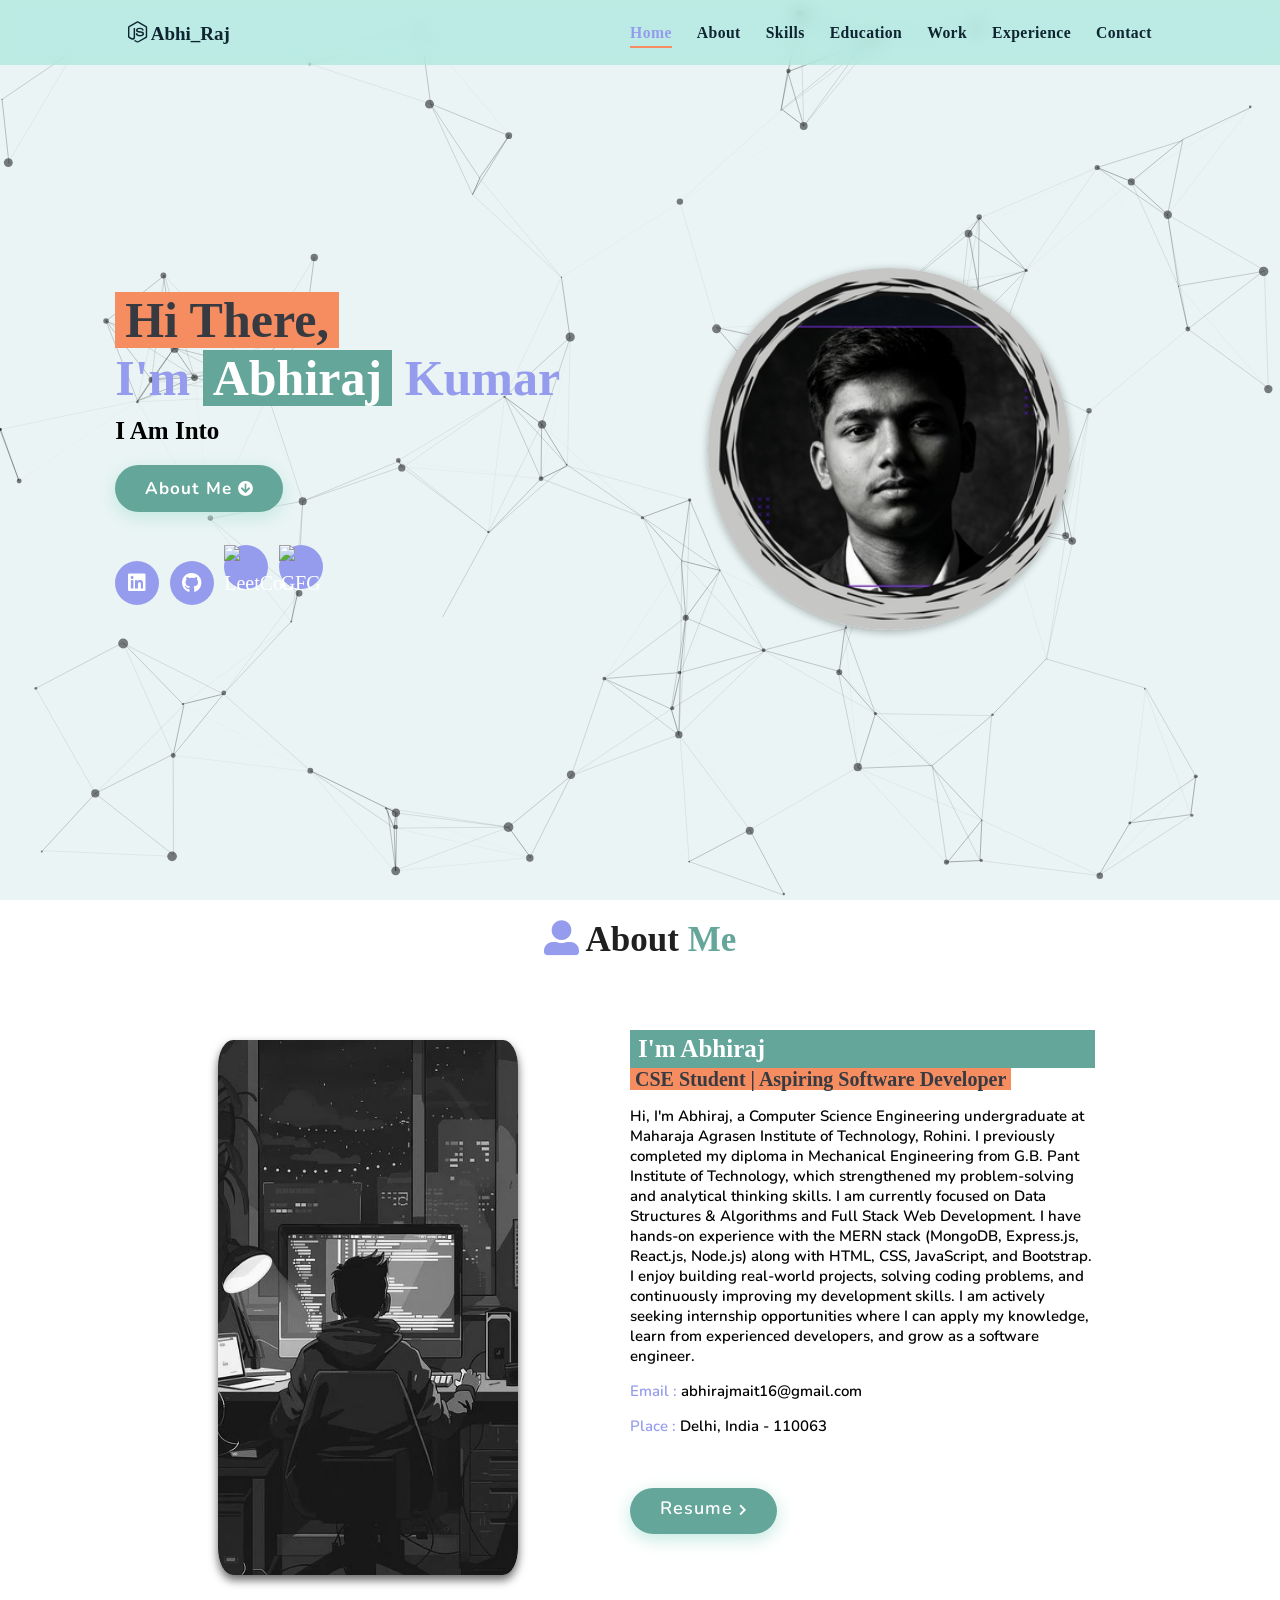
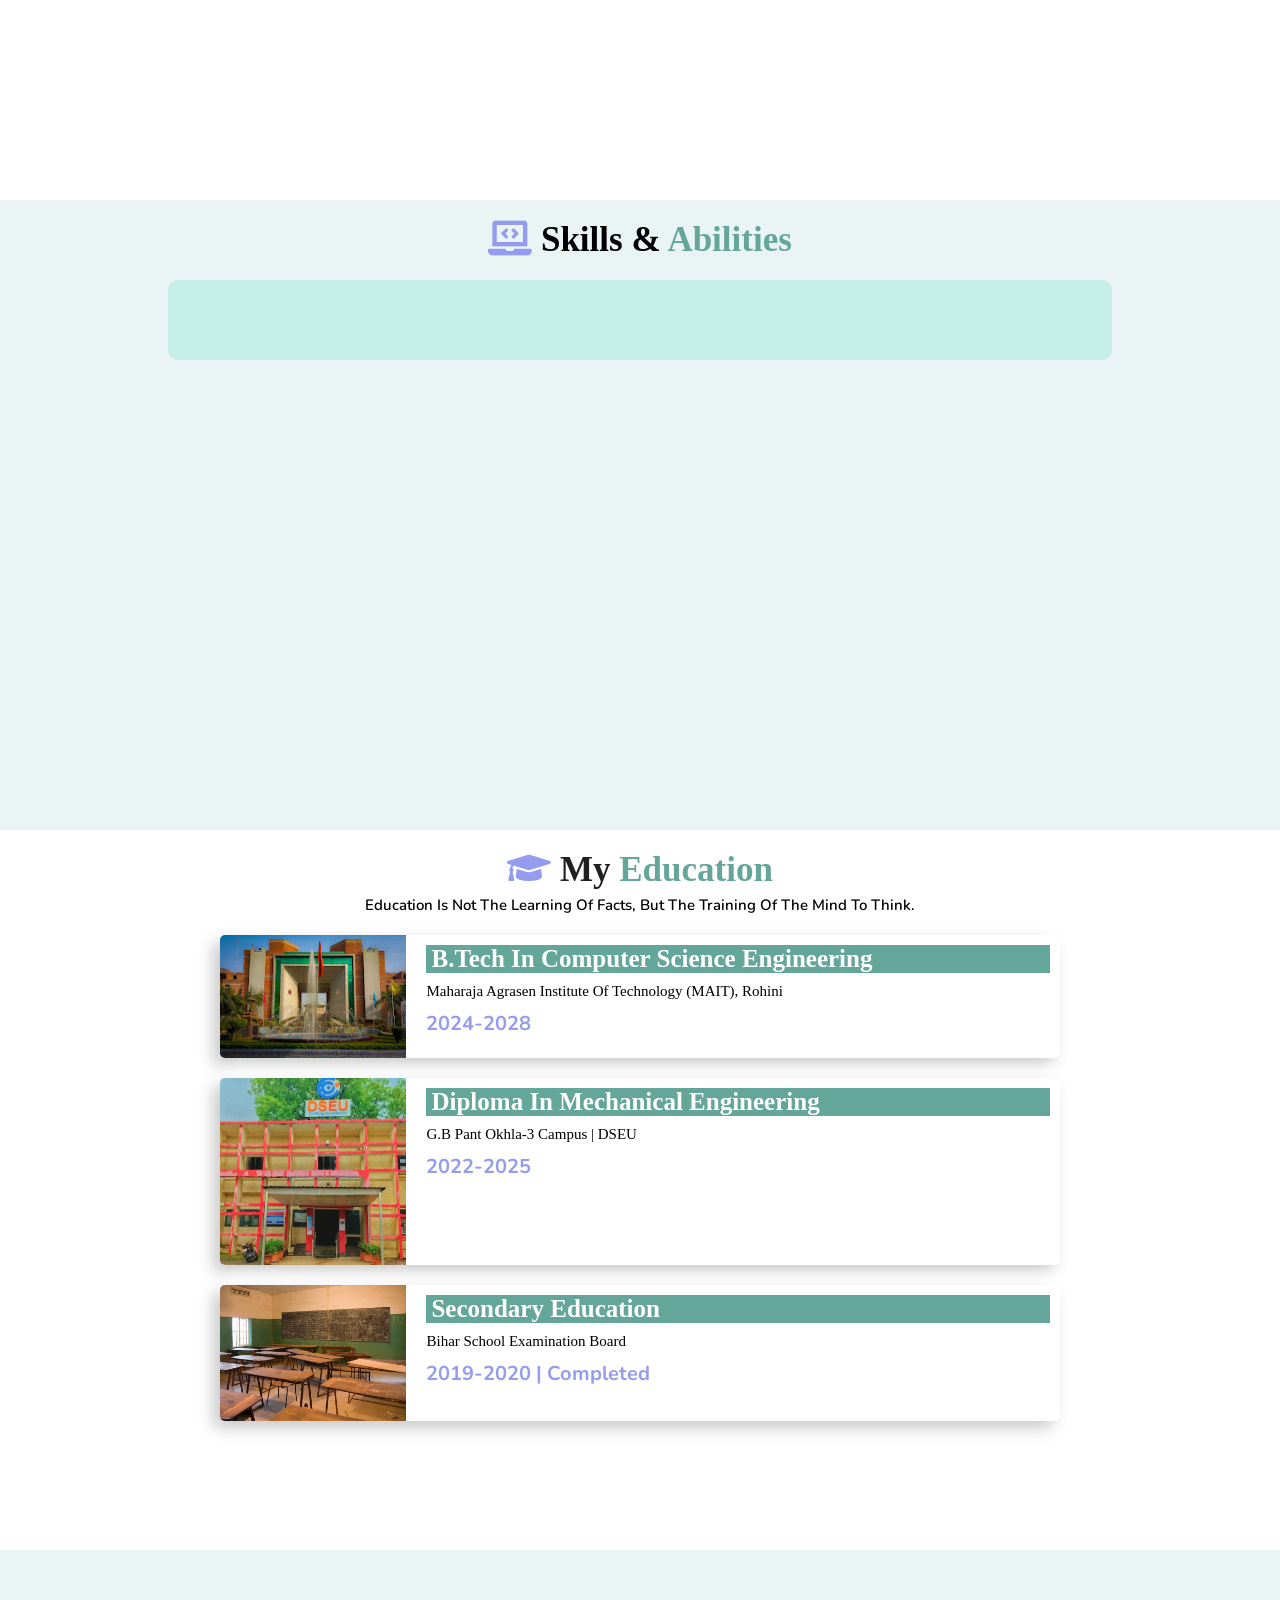
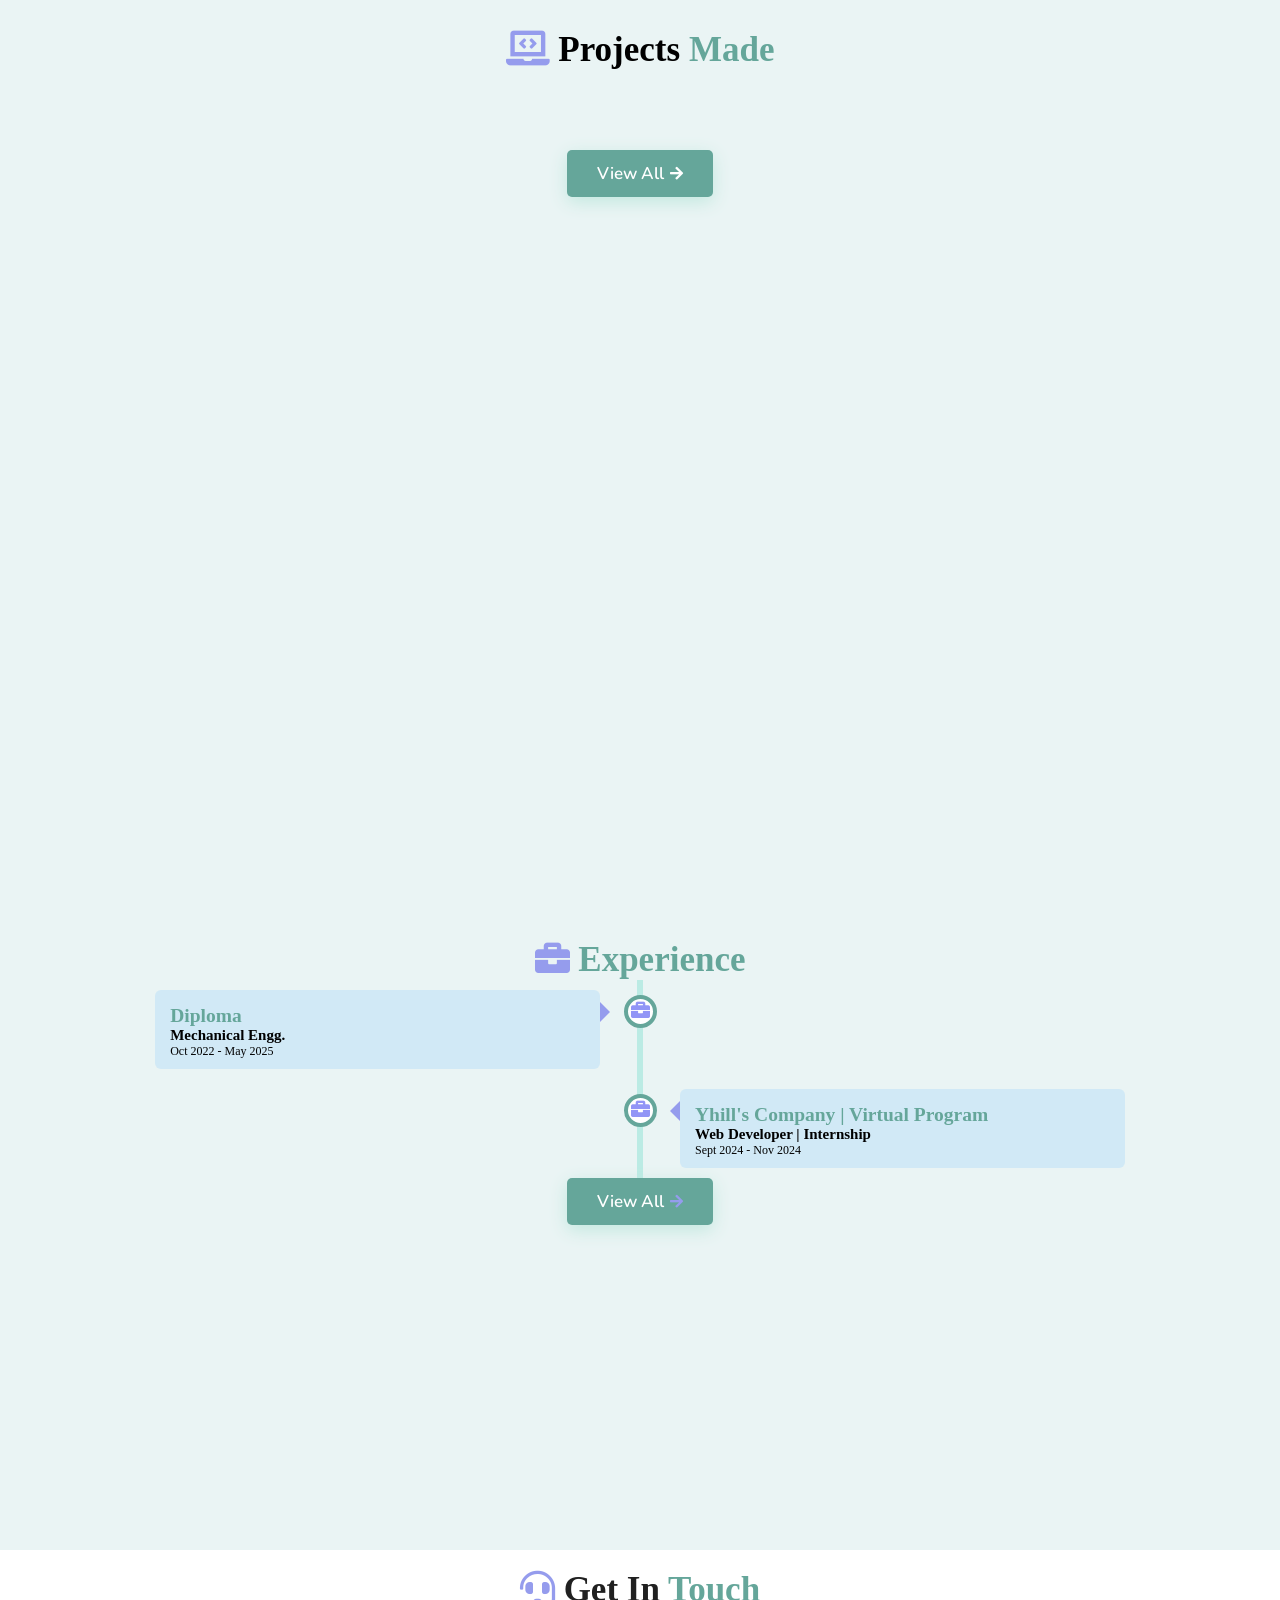
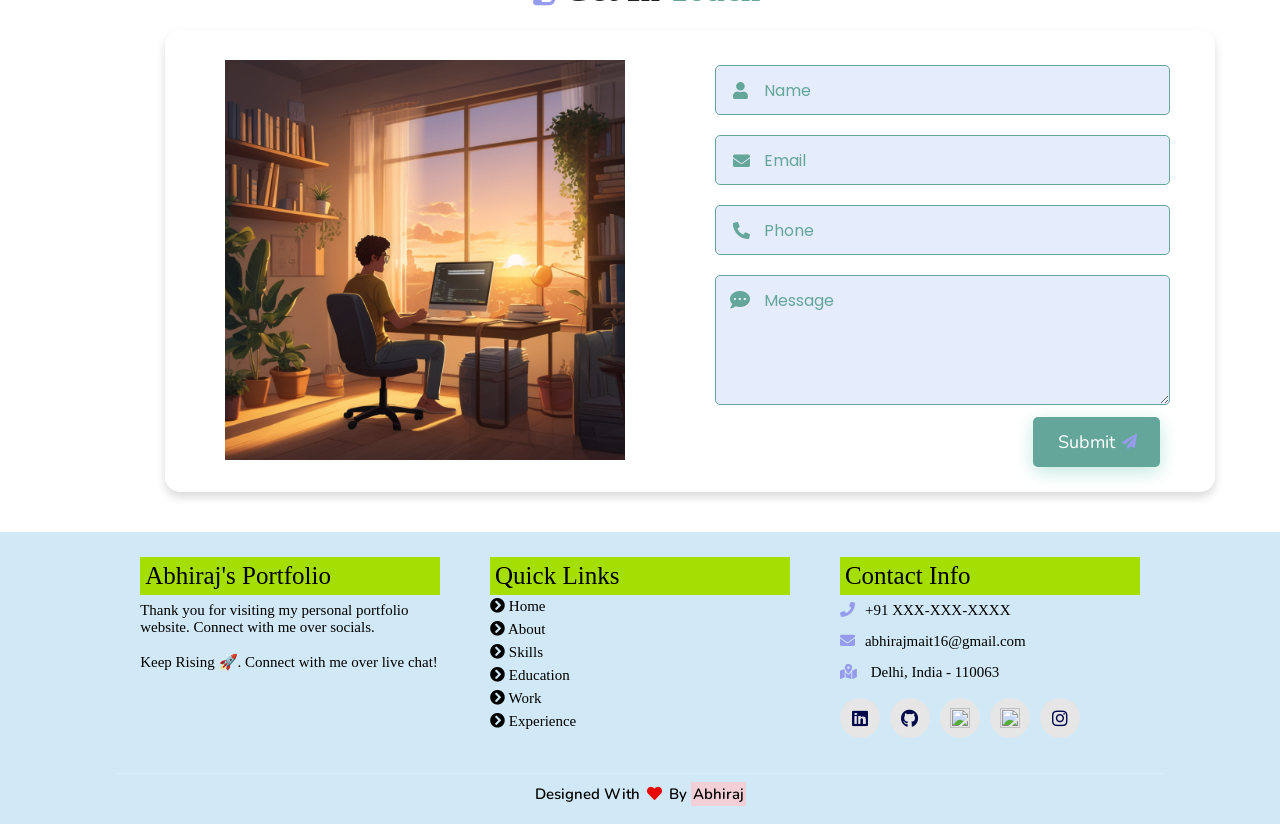
==== index.html @ 57a95e89 "first commit" ====
<!DOCTYPE html>
<html lang="en">

<head>
  <meta charset="UTF-8">
  <meta http-equiv="X-UA-Compatible" content="IE=edge">
  <meta name="viewport" content="width=device-width, initial-scale=1.0">
  <meta name="keywords"
    content="abhi raj, portfolio, abhiraj, full stack dev, personal portfolio lifecodes, portfolio design, portfolio website, personal portfolio" />
  <meta name="description" content="Welcome to abhiraj's Portfolio. Frontend Web Developer and Mechanical Engineer" />
  <!-- Custom CSS -->
  <link rel="stylesheet" href="./assets/css/style.css">
  <!-- Font Awesome -->
  <link rel="stylesheet" href="https://cdnjs.cloudflare.com/ajax/libs/font-awesome/5.15.3/css/all.min.css"
    integrity="sha512-iBBXm8fW90+nuLcSKlbmrPcLa0OT92xO1BIsZ+ywDWZCvqsWgccV3gFoRBv0z+8dLJgyAHIhR35VZc2oM/gI1w=="
    crossorigin="anonymous" referrerpolicy="no-referrer" />
  <!-- Favicon -->
  <link id='favicon' rel="shortcut icon" href="./assets/images/upper-modified.png" type="image/x-png">
  <!-- <link id='favicon' rel="shortcut icon" href="./assets/images/profile_img.png" type="image/x-png"> -->
  <title>Portfolio | Abhiraj Kumar</title>
</head>

<body oncontextmenu="return true">

  <!-- pre loader -->
  <!-- <div class="loader-container">
  <img draggable="false" src="./assets/images/preloader.gif" alt="">
</div> -->

  <!-- navbar starts -->
  <header>
    <a href="/" class="logo"><i class="fab fa-node-js"></i> Abhi_Raj </a>

    <div id="menu" class="fas fa-bars"></div>
    <nav class="navbar">
      <ul>
        <li><a class="active" href="#home">Home</a></li>
        <li><a href="#about">About</a></li>
        <li><a href="#skills">Skills</a></li>
        <li><a href="#education">Education</a></li>
        <li><a href="#work">Work</a></li>
        <li><a href="#experience">Experience</a></li>
        <li><a href="#contact">Contact</a></li>
      </ul>
    </nav>
  </header>
  <!-- navbar ends -->


  <!-- hero section starts -->
  <section class="home" id="home">
    <div id="particles-js"></div>

    <div class="content">
      <h2><span class="fir">Hi There,</span><br /> I'm <span>Abhiraj</span> Kumar</h2>
      <p>i am into <span class="typing-text"></span></p>
      <a href="#about" class="btn"><span>About Me</span>
        <i class="fas fa-arrow-circle-down"></i>
      </a>
      <div class="socials">
        <ul class="social-icons">
          <li><a class="linkedin" aria-label="LinkedIn" href="https://www.linkedin.com/in/abhirajkr16/"
              target="_blank"><i class="fab fa-linkedin"></i></a></li>
          <li><a class="github" aria-label="GitHub" href="https://github.com/abhirajkr16?tab=repositories"
              target="_blank"><i class="fab fa-github"></i></a></li>
          <li>
            <a class="leetcode" aria-label="LeetCode" href="https://leetcode.com/u/abhirajkr16/" target="_blank">
              <img src="https://upload.wikimedia.org/wikipedia/commons/1/19/LeetCode_logo_black.png" alt="LeetCode"
                width="20">
            </a>
          </li>

          <li>
            <a class="gfg" aria-label="GeeksforGeeks"
              href="https://www.geeksforgeeks.org/profile/abhirajeawp?tab=activity" target="_blank">
              <img src="https://upload.wikimedia.org/wikipedia/commons/4/43/GeeksforGeeks.svg" alt="GFG" width="20">
            </a>
          </li>
        </ul>
      </div>
    </div>
    <div class="image">
      <img draggable="true" class="tilt" src="./assets/images/profile_protfolio.png" alt="">
    </div>
  </section>
  <!-- hero section ends -->


  <!-- about section starts -->
  <section class="about" id="about">
    <h2 class="heading"><i class="fas fa-user-alt"></i> About <span>Me</span></h2>

    <div class="row">

      <div class="image">
        <img draggable="false" class="tilt" src="./assets/images/about_picture.jpg" alt="">
      </div>
      <div class="content">
        <h3>I'm Abhiraj</h3>
        <span class="tag">CSE Student | Aspiring Software Developer</span>

        <p>
          Hi, I'm Abhiraj, a Computer Science Engineering undergraduate at Maharaja Agrasen Institute of Technology,
          Rohini.
          I previously completed my diploma in Mechanical Engineering from G.B. Pant Institute of Technology, which
          strengthened my problem-solving and analytical thinking skills.

          I am currently focused on Data Structures & Algorithms and Full Stack Web Development. I have hands-on
          experience with the MERN stack (MongoDB, Express.js, React.js, Node.js) along with HTML, CSS, JavaScript, and
          Bootstrap.

          I enjoy building real-world projects, solving coding problems, and continuously improving my development
          skills. I am actively seeking internship opportunities where I can apply my knowledge, learn from experienced
          developers, and grow as a software engineer.
        </p>
        <div class="box-container">
          <!-- <div class="box">
              <p><span> age: </span> 20</p>
              <p><span> phone : </span> +91 XXX-XXX-XXXX</p>
            </div> -->
          <div class="box">
            <p><span> email : </span> abhirajmait16@gmail.com</p>
            <p><span> place : </span> Delhi, India - 110063</p>
          </div>
        </div>

        <div class="resumebtn">
          <a href="https://drive.google.com/file/d/1-Vmj05bkhoYHecwg1g3lzDWtLRMukqde/view" target="_blank"
            class="btn"><span>Resume</span>
            <i class="fas fa-chevron-right"></i>
          </a>
        </div>

      </div>
    </div>
  </section>
  <!-- about section ends -->

  <!-- skills section starts -->
  <section class="skills" id="skills">

    <h2 class="heading"><i class="fas fa-laptop-code"></i> Skills & <span>Abilities</span></h2>

    <div class="container">
      <div class="row" id="skillsContainer">

        <!-- <div class="bar">
              <div class="info">
                <img src="https://img.icons8.com/color/48/000000/adobe-xd.png"/>
                <span>AdobeXD</span>
              </div>
            </div> -->

      </div>
    </div>
  </section>
  <!-- skills section ends -->


  <!-- education section starts -->
  <section class="education" id="education">

    <h1 class="heading"><i class="fas fa-graduation-cap"></i> My <span>Education</span></h1>

    <p class="qoute">Education is not the learning of facts, but the training of the mind to think.</p>

    <div class="box-container">
      <div class="box">
        <div class="image">
          <img draggable="false" src="./assets/images/educat/MAIT_IMG.jpg" alt="">
        </div>
        <div class="content">
          <h3>B.Tech in Computer Science Engineering</h3>
          <p>Maharaja Agrasen Institute of Technology (MAIT), Rohini</p>
          <h4>2024-2028</h4>
        </div>
      </div>
      <div class="box">
        <div class="image">
          <img draggable="false" src="./assets/images/educat/collagegb.jpg" alt="">
        </div>
        <div class="content">
          <h3>Diploma in Mechanical Engineering</h3>
          <p>G.B Pant Okhla-3 Campus | DSEU</p>
          <h4>2022-2025</h4>
        </div>
      </div>

      <div class="box">
        <div class="image">
          <img draggable="false" src="./assets/images/educat/goverment.jpeg" alt="">
        </div>
        <div class="content">
          <h3>Secondary Education</h3>
          <p>Bihar School Examination Board</p>
          <h4>2019-2020 | Completed</h4>
        </div>
      </div>

    </div>
  </section>
  <!-- education section ends -->


  <!-- work project section starts -->
  <section class="work" id="work">

    <h2 class="heading"><i class="fas fa-laptop-code"></i> Projects <span>Made</span></h2>

    <div class="box-container">

      <!-- <div class="box tilt">
      <img draggable="false" src="./assets/images/projects/portfolio1.PNG" alt="" />
      <div class="content">
        <div class="tag">
        <h3>Portfolio Website</h3>
        </div>
        <div class="desc">
          <p>Personal portfolio website. Don't need much info about it, just scroll down. You're here only!</p>
          <div class="btns">
            <a href="#" class="btn" target="_blank"><i class="fas fa-eye"></i> View</a>
            <a href="https://github.com/Abhiraj-kumar/Portfolio-Website" class="btn" target="_blank">Code <i class="fas fa-code"></i></a>
          </div>
        </div>
      </div>
    </div> -->

    </div>

    <div class="viewall">
      <a href="/projects" class="btn"><span>View All</span>
        <i class="fas fa-arrow-right"></i>
      </a>
    </div>

  </section>
  <!-- work project section ends -->

  <!-- experience section starts -->
  <section class="experience" id="experience">

    <h2 class="heading"><i class="fas fa-briefcase"></i> Experience </h2>

    <div class="timeline">

      <div class="container left">
        <div class="content">
          <div class="tag">
            <h2>Diploma</h2>
          </div>
          <div class="desc">
            <h3>Mechanical Engg.</h3>
            <p>Oct 2022 - May 2025</p>
          </div>
        </div>
      </div>

      <div class="container right">
        <div class="content">
          <div class="tag">
            <h2>Yhill's Company | Virtual Program</h2>
          </div>
          <div class="desc">
            <h3>Web Developer | Internship</h3>
            <p>Sept 2024 - Nov 2024</p>
          </div>
        </div>
      </div>

      <!-- <div class="container left">
        <div class="content">
          <div class="tag">
            <h2>Yhill's Company | Virtual Program</h2>
          </div>
          <div class="desc">
            <h3>Campus Ambassador</h3>
            <p>Aug 2024 - Sept 2024</p>
          </div>
        </div>
      </div> -->


      <!-- <div class="container right">
        <div class="content">
          <div class="tag">
            <h2>Content Creator</h2>
          </div>
          <div class="desc">
            <h3>techoverflows</h3>
            <p>June 24- present</p>
          </div>
        </div>
      </div>

      <div class="container left">
        <div class="content">
          <div class="tag">
            <h2>Working</h2>
          </div>
          <div class="desc">
            <h3>Software Engineer</h3>
            <p>Nov 2023 - present</p>
          </div>
        </div>
      </div>

      <div class="container right">
        <div class="content">
          <div class="tag">
            <h2>Coaching</h2>
          </div>
          <div class="desc">
            <h3>Sky Coding Institute</h3>
            <p>June 24 - present</p>
          </div>
        </div>
      </div> -->

      <div class="morebtn">
        <a href="/experience" class="btn"><span>View All</span>
          <i class="fas fa-arrow-right"></i>
        </a>
      </div>

    </div>

  </section>
  <!-- experience section ends -->

  <!-- contact section starts -->
  <section class="contact" id="contact">

    <h2 class="heading"><i class="fas fa-headset"></i> Get in <span>Touch</span></h2>

    <div class="container">
      <div class="content">
        <div class="image-box">
          <img draggable="true" src="./assets/images/landing.jpg" alt="">
        </div>
        <form id="contact-form">

          <div class="form-group">
            <div class="field">
              <input type="text" name="name" placeholder="Name" required>
              <i class='fas fa-user'></i>
            </div>
            <div class="field">
              <input type="text" name="email" placeholder="Email" required>
              <i class='fas fa-envelope'></i>
            </div>
            <div class="field">
              <input type="text" name="phone" placeholder="Phone">
              <i class='fas fa-phone-alt'></i>
            </div>
            <div class="message">
              <textarea placeholder="Message" name="message" required></textarea>
              <i class="fas fa-comment-dots"></i>
            </div>
          </div>
          <div class="button-area">
            <button type="submit">
              Submit <i class="fa fa-paper-plane"></i></button>
          </div>
        </form>
      </div>
    </div>
  </section>
  <!-- contact section ends -->


  <!-- footer section starts -->
  <section class="footer">

    <div class="box-container">

      <div class="box">
        <h3>Abhiraj's Portfolio</h3>
        <p>Thank you for visiting my personal portfolio website. Connect with me over socials. <br /> <br /> Keep Rising
          🚀. Connect with me over live chat!</p>
      </div>

      <div class="box">
        <h3>quick links</h3>
        <a href="#home"><i class="fas fa-chevron-circle-right"></i> home</a>
        <a href="#about"><i class="fas fa-chevron-circle-right"></i> about</a>
        <a href="#skills"><i class="fas fa-chevron-circle-right"></i> skills</a>
        <a href="#education"><i class="fas fa-chevron-circle-right"></i> education</a>
        <a href="#work"><i class="fas fa-chevron-circle-right"></i> work</a>
        <a href="#experience"><i class="fas fa-chevron-circle-right"></i> experience</a>
      </div>

      <div class="box">
        <h3>contact info</h3>
        <p> <i class="fas fa-phone"></i>+91 XXX-XXX-XXXX</p>
        <p> <i class="fas fa-envelope"></i>abhirajmait16@gmail.com</p>
        <p> <i class="fas fa-map-marked-alt"></i> Delhi, India - 110063</p>
        <div class="share">

          <!-- <a href="https://www.linkedin.com/in/abhirajkr16/" class="fab fa-linkedin" aria-label="LinkedIn"
            target="_blank"></a> -->
          <!-- <a href="https://github.com/decode16" class="fab fa-github" aria-label="GitHub" target="_blank"></a> -->
          <!-- <a href="https://github.com/abhirajkr16?tab=repositories" class="fab fa-github" aria-label="GitHub"
            target="_blank"></a>
          <a href="https://leetcode.com/u/abhirajkr16/" target="_blank" aria-label="LeetCode">
            <img src="https://upload.wikimedia.org/wikipedia/commons/1/19/LeetCode_logo_black.png" alt="LeetCode"
              class="social-icon">
          </a>

          <a href="https://www.geeksforgeeks.org/profile/abhirajeawp?tab=activity" target="_blank"
            aria-label="GeeksforGeeks">
            <img src="https://upload.wikimedia.org/wikipedia/commons/4/43/GeeksforGeeks.svg" alt="GFG"
              class="social-icon">
          </a>

          <a href="https://www.instagram.com/pro_codeworks/" class="fab fa-instagram" aria-label="Instagram"
            target="_blank"></a> -->
          <!-- <a href="https://app.netlify.com/teams/decode16-igh7k6e/sites" class="fas fa-square" aria-label="square"
            target="_blank"></a> -->
          <!-- <a href="https://x.com/home?lang=en-in" class="fab fa-twitter" aria-label="Twitter" target="_blank"></a> -->






          <!-- new code -->

          <a href="https://www.linkedin.com/in/abhirajkr16/" target="_blank">
            <i class="fab fa-linkedin"></i>
          </a>

          <a href="https://github.com/abhirajkr16?tab=repositories" target="_blank">
            <i class="fab fa-github"></i>
          </a>

          <a href="https://leetcode.com/u/abhirajkr16/" target="_blank">
            <img src="https://upload.wikimedia.org/wikipedia/commons/1/19/LeetCode_logo_black.png">
          </a>

          <a href="https://www.geeksforgeeks.org/profile/abhirajeawp?tab=activity" target="_blank">
            <img src="https://upload.wikimedia.org/wikipedia/commons/4/43/GeeksforGeeks.svg">
          </a>

          <a href="https://www.instagram.com/pro_codeworks/" target="_blank">
            <i class="fab fa-instagram"></i>
          </a>
        </div>


      </div>
    </div>

    <h1 class="credit">Designed with <i class="fa fa-heart pulse"></i> by <a href="https://github.com/decode16">
        Abhiraj</a></h1>

  </section>
  <!-- footer section ends -->


  <!-- scroll top btn -->
  <a href="#home" aria-label="ScrollTop" class="fas fa-angle-up" id="scroll-top"></a>
  <!-- scroll back to top -->


  <!-- ==== ALL MAJOR JAVASCRIPT CDNS STARTS ==== -->
  <!-- jquery cdn -->
  <script src="https://cdnjs.cloudflare.com/ajax/libs/jquery/3.6.0/jquery.min.js"
    integrity="sha512-894YE6QWD5I59HgZOGReFYm4dnWc1Qt5NtvYSaNcOP+u1T9qYdvdihz0PPSiiqn/+/3e7Jo4EaG7TubfWGUrMQ=="
    crossorigin="anonymous" referrerpolicy="no-referrer"></script>

  <!-- typed.js cdn -->
  <script src="https://cdnjs.cloudflare.com/ajax/libs/typed.js/2.0.5/typed.min.js"
    integrity="sha512-1KbKusm/hAtkX5FScVR5G36wodIMnVd/aP04af06iyQTkD17szAMGNmxfNH+tEuFp3Og/P5G32L1qEC47CZbUQ=="
    crossorigin="anonymous" referrerpolicy="no-referrer"></script>

  <!-- particle.js links -->
  <script src="./assets/js/particles.min.js"></script>
  <script src="./assets/js/app.js"></script>

  <!-- vanilla tilt.js links -->
  <script src="https://cdnjs.cloudflare.com/ajax/libs/vanilla-tilt/1.7.0/vanilla-tilt.min.js"
    integrity="sha512-SttpKhJqONuBVxbRcuH0wezjuX+BoFoli0yPsnrAADcHsQMW8rkR84ItFHGIkPvhnlRnE2FaifDOUw+EltbuHg=="
    crossorigin="anonymous" referrerpolicy="no-referrer"></script>

  <!-- scroll reveal anim -->
  <script src="https://unpkg.com/scrollreveal"></script>

  <script type="text/javascript" src="https://cdn.jsdelivr.net/npm/emailjs-com@3/dist/email.min.js"></script>

  <!-- ==== ALL MAJOR JAVASCRIPT CDNS ENDS ==== -->

  <script src="./assets/js/script.js"></script>

</body>

</html>
---- assets/css/style.css ----
@import url("https://fonts.googleapis.com/css2?family=Poppins:wght@400;600;700&display=swap");
@import url("https://fonts.googleapis.com/css2?family=Nunito:ital,wght@0,300;0,400;0,600;0,700;1,300;1,400&display=swap");
/* this is my fonts below*/
@import url('https://fonts.googleapis.com/css2?family=Playfair+Display:ital,wght@0,400..900;1,400..900&display=swap');
@import url('https://fonts.googleapis.com/css2?family=Inter:ital,opsz,wght@0,14..32,100..900;1,14..32,100..900&display=swap');

* {
  /* font-family: "Inter", sans-serif; */
  margin: 0;
  padding: 0;
  box-sizing: border-box;
  text-decoration: none;
  outline: none;
  border: none;
  text-transform: capitalize;
  transition: all 0.2s linear;
}

html {
  font-size: 62.5%;
  overflow-x: hidden;
  scroll-behavior: smooth;
}

body {
  /* background: #f7f7f7; */
  /* font-family: "Poppins", sans-serif; */
  /* font-family: "Playfair Display", serif; */
  background: #eaf4f4;
  font-family: "Times New Roman";
}

*::selection {
  /* background: #65A69A; */
  backdrop-filter: blur(9px) saturate(168%);
  -webkit-backdrop-filter: blur(9px) saturate(168%);
  background-color: #f58d60;
  color: #373a40;
}

html {
  font-size: 62.5%;
  overflow-x: hidden;
}

html::-webkit-scrollbar {
  width: 0.8rem;
}

html::-webkit-scrollbar-track {
  background: #99e2d68f;
}

html::-webkit-scrollbar-thumb {
  background: #65A69A;
}

/* pre loader start */
.loader-container {
  position: fixed;
  top: 0;
  left: 0;
  z-index: 10000;
  background: #e6eff1;
  display: flex;
  align-items: center;
  justify-content: center;
  height: 100%;
  width: 100%;
}

.loader-container.fade-out {
  top: -120%;
}

/* pre loader end */

/* navbar starts */
header {
  position: fixed;
  top: 0;
  left: 0;
  right: 0;
  z-index: 1000;
  display: flex;
  align-items: center;
  justify-content: space-between;
  padding: 1.7rem 10%;
  height: 6.5rem;
  /* background-color: #fff;
  box-shadow: 0 1px 4px rgba(146, 161, 176, 0.3); */

  backdrop-filter: blur(9px) saturate(168%);
  -webkit-backdrop-filter: blur(9px) saturate(168%);
  background-color: #99e2d68f;
  /* background-color: #ffffff8f; */

  /* border-radius: 12px; */
  /* border: 1px solid rgba(209, 213, 219, 0.3); */
}

section {
  min-height: 100vh;
  padding: 2rem 9%;
}

.heading {
  font-size: 3.5rem;
  color: rgb(32, 32, 32);
  font-weight: 800;
  text-align: center;
}

.heading span {
  color: #65a69a;
}

.logo {
  font-size: 1.9rem;
  font-weight: 800;
  text-decoration: none;
  /* color: #959ced; */
  color: #0e2431;
}

header .logo i {
  font-size: 2.2rem;
}

header .logo:hover {
  color: #959ced;
}

header .navbar ul {
  list-style: none;
  display: flex;
  justify-content: center;
  align-items: center;
}

header .navbar li {
  margin-left: 2.5rem;
}

header .navbar ul li a {
  font-size: 1.57rem;
  color: #0e2431;
  font-weight: 600;
  text-decoration: none;
  letter-spacing: 0.04rem;
  transition: 0.2s;
}

header .navbar ul li a.active,
header .navbar ul li a:hover {
  color: #959ced;
  border-bottom: 0.2rem solid #f58d60;
  padding: 0.5rem 0;
}

/* navbar ends */

/* hamburger icon starts*/
#menu {
  font-size: 3rem;
  cursor: pointer;
  color: rgb(24, 2, 63);
  display: none;
}

@media (max-width: 768px) {
  #menu {
    display: block;

  }

  header .navbar {
    position: fixed;
    top: 6.5rem;
    right: -120%;
    width: 75%;
    height: 100%;
    text-align: left;
    align-items: flex-start;

    /* background-color: #0e0f31; */
  }

  header .navbar ul {
    flex-flow: column;
    padding: 1rem;
    background: rgba(149, 156, 237, 0.8);
    box-shadow: 0 8px 32px 0 rgba(31, 38, 135, 0.37);
    backdrop-filter: blur(5px);
    -webkit-backdrop-filter: blur(5px);
    border-radius: 10px;
  }

  header .navbar ul li {
    text-align: center;
    width: 100%;
    margin: 1rem 0;
    border-radius: 0.5rem;
    width: 26rem;
  }

  header .navbar ul li a {
    display: block;
    padding: 1rem;
    text-align: left;
    color: #000000;
    font-size: 2rem;
  }

  header .navbar ul li a.active,
  header .navbar ul li a:hover {
    padding: 1rem;
    color: #65a69a;
    border-radius: 0.5rem;
    border-bottom: 0.5rem solid #65a69a;
  }

  .fa-times {
    transform: rotate(180deg);
  }

  header .navbar.nav-toggle {
    right: 0;
  }
}

/* hamburger icon ends */

/* hero section starts*/
.home {
  position: relative;
  display: flex;
  flex-wrap: wrap;
  gap: 1.5rem;
  min-height: 100vh;
  align-items: center;
}

.home #particles-js {
  position: absolute;
  top: 0;
  left: 0;
  height: 100%;
  width: 100%;
}

.home::before {
  content: "";
  position: absolute;
  top: 0;
  left: 0;
  height: 100%;
  width: 100%;
}

.home .content {
  flex: 1 1 40rem;
  padding-top: 1rem;
  z-index: 1;
}

.home .image {
  flex: 1 1 40rem;
  z-index: 1;
}

.home .image img {
  width: 70%;
  margin-left: 6rem;
  border-radius: 50%;
  box-shadow: 0 2px 8px rgba(0, 0, 0, 0.3);
  cursor: pointer;
}

.home .image img:hover {
  box-shadow: 0 5px 15px rgba(0, 0, 0, 0.5);
}

.home .content h2 {
  font-size: 5rem;
  font-weight: 800;
  color: #959ced;
}

.home .content h2 .fir {
  background-color: #f58d60;
  color: #373a40;
}

.home .content h2 span {
  font-size: 5rem;
  font-weight: 800;
  color: #ffffff;
  background-color: #65a69a;
  padding: 0px 10px;
}

.home .content p {
  font-size: 2.5rem;
  color: #000;
  font-weight: 600;
  padding: 1rem 0;
}

.home .content p span {
  font-size: 2.5rem;
  color: #959ced;
  font-weight: 600;
  padding: 1rem 0;
}

.home .btn {
  margin-top: 1rem;
  position: absolute;
  line-height: 0;
  padding: 1.6rem 3rem;
  border-radius: 4em;
  transition: 0.5s;
  color: #fff;
  background: #65a69a;
  box-shadow: 0px 5px 18px #c2e8df;
  font-family: "Nunito", sans-serif;
}






.home .btn span {
  font-weight: 700;
  font-size: 1.7rem;
  letter-spacing: 0.1rem;
}




.home .btn i {
  margin-left: 0.3rem;
  font-size: 1.5rem;
  transition: 0.3s;
}



.home .btn:hover {
  background: #ffffff;
  color: #65a69a;
}




.home .btn:hover i {
  transform: translateX(5px);
}




/* social icons start */
.socials {
  position: relative;
  margin-top: 9rem;
}

.socials .social-icons {
  padding-left: 0;
  margin-bottom: 0;
  list-style: none;
}

.socials .social-icons li {
  display: inline-block;
  margin-bottom: 14px;
}

.social-icons a {
  font-size: 2rem;
  display: inline-block;
  line-height: 44px;
  color: #ffffff;
  background-color: #959ced;
  width: 44px;
  height: 44px;
  text-align: center;
  margin-right: 8px;
  border-radius: 100%;
  -webkit-transition: all 0.2s linear;
  -o-transition: all 0.2s linear;
  transition: all 0.2s linear;
}



.social-icons a:active,
.social-icons a:focus,
.social-icons a:hover {
  color: #fff;
  background-color: #04a29f;
}

.social-icons a.github:hover {
  background-color: #373A40;
}

.social-icons a.leetcode:hover {
  background-color: #373A40;

}

.social-icons a.linkedin:hover {
  background-color: #295F98;
}

/* .social-icons a.dev:hover {
  background-color: #04a29f;
} */
.social-icons a.gfg:hover {
  background-color: #5aebb3;
}

/* social icons end */

/* hero media queries starts*/
@media (max-width: 450px) {
  .home .btn {
    margin: 4rem 0;
  }

  .socials {
    margin-top: 12rem;
  }

  .home .image img {
    margin-top: -12rem;
  }

  .home .content p {
    font-size: 2.2rem;
  }

  .home .content p span {
    font-size: 2.2rem;
  }
}

/* hero media queries ends*/
/* hero section end */

/* about section starts */
.about {
  background: #ffffff;
}

.about .heading .fa-user-alt {
  color: #959ced;
}

.about .row {
  display: flex;
  flex-direction: row;
  gap: 2rem;
  flex-wrap: wrap;
  padding: 4rem;
}

.about .row .image {
  text-align: center;
  flex: 1 1 35rem;
}

.about .row .image img {
  margin: 4rem;
  width: 30rem;
  height: auto;
  border-radius: 5%;
  box-shadow: 0 5px 10px #00000099;
  mix-blend-mode: luminosity;
  transition: 0.3s;
  cursor: pointer;
}

.about .row .image img:hover {
  mix-blend-mode: normal;
}

.about .row .content {
  flex: 1 1 45rem;
  padding: 3rem;
}

.about .row .content h3 {
  color: #ffffff;
  background-color: #65a69a;
  font-size: 2.5rem;
  padding: 5px 8px;
}

.about .row .content .tag {
  font-size: 2rem;
  color: #373a40;
  font-weight: 600;
  margin-top: 1rem;
  background-color: #f58d60;
  padding: 0px 5px;
}

.about .row .content p {
  font-size: 1.5rem;
  margin-top: 1.5rem;
  font-family: "Nunito";
  font-weight: 600;
  text-transform: none;
  color: #000000;
}

/* .about .row .content p span{
  background-color: #f58d60;
} */
.about .row .content .box-container {
  display: flex;
  flex-wrap: wrap;
  gap: 1.5rem;
  font-family: "Nunito";
  font-weight: 600;
}

.about .row .content .box-container .box p {
  text-transform: none;
}

.about .row .content .box-container .box p span {
  color: #959ced;
}

.resumebtn {
  margin-top: 6rem;
}

.resumebtn .btn {
  /* padding: 1.7rem 3rem;
  border-radius: 0.5em;
  transition: 0.3s;
  color: #fff;
  background: #2506ad;
  box-shadow: 0px 5px 10px rgba(48, 68, 247, 0.6);
  font-family: "Nunito", sans-serif; */

  /* margin-top: 1rem; */
  /* position: absolute; */
  /* line-height: 0; */
  padding: 1.6rem 3rem;
  border-radius: 4em;
  transition: 0.5s;
  color: #fff;
  background: #65a69a;
  box-shadow: 0px 5px 18px #c2e8df;
  font-family: "Nunito", sans-serif;
}

.resumebtn .btn span {
  font-weight: 600;
  font-size: 1.8rem;
  letter-spacing: 0.1rem;
}

.resumebtn .btn i {
  margin-left: 0.3rem;
  font-size: 1.2rem;
  transition: 0.3s;
}

.resumebtn .btn:hover {
  background: #ffffff;
  color: #65a69a;
}

.resumebtn .btn:hover i {
  transform: translateX(5px);
}

/* about media queries starts*/
@media screen and (max-width: 600px) {
  .about .row .image {
    margin-top: 2rem;
  }

  .about .row .image img {
    margin: 0 auto;
    width: 80%;
    mix-blend-mode: normal;
  }

  .about .row {
    padding: 0.5rem;
    margin-bottom: 7rem;
  }

  .about .row .content {
    padding: 1rem;
  }

  .about .row .content .box-container {
    gap: 0;
  }
}

/* about media queries ends*/
/* about section ends */

/* skills section starts */
.skills {
  min-height: 70vh;
  /* background: linear-gradient(to bottom, #57059e, #4a00e0); */
  background-color: #eaf4f4;
}

.skills h2 {
  color: #000000;
}

.skills h2 i {
  color: #959ced;
}

.skills .heading span {
  color: #65a69a;
}

.skills .container {
  background: #c6efe8;
  color: #000000;
  border-radius: 1rem;
  padding: 4rem;
  width: 90%;
  margin: auto;
  margin-top: 2rem;
}

.skills .container .row {
  display: grid;
  grid-template-columns: repeat(6, 1fr);
  flex-wrap: wrap;
  gap: 2rem;
}

.skills .container .bar {
  margin-bottom: 15px;
  padding: 10px;
  border-radius: 1rem;
  box-shadow: 5px 5px 10px #b6dcd5,
    -5px -5px 10px #d6fffb;
  background: #c6efe8;

  /* background: rgba(0, 0, 22, 0.9); */
  transition: 0.02s;
}

.skills .container .bar:hover {
  /* box-shadow: 0 8px 10px rgba(0, 2, 68, 0.3) !important; */
  background-color: rgba(101, 166, 154, 0.3) !important;
  color: #ffffff;

}

.skills .container .bar .info {
  display: flex;
  flex-direction: column;
  align-items: center;
  gap: 1rem;
  margin-top: 1rem;
}

.skills .container .bar .info i {
  font-size: 4rem;
}

.skills .container .bar .info span {
  font-size: 2rem;
  font-weight: 500;
  font-family: "Poppins";
  margin-left: 0.5rem;
}

/* skills media queries starts*/
@media screen and (max-width: 600px) {
  .skills .container {
    padding: 0;
    margin: 0;
  }

  .skills .container .row {
    grid-template-columns: repeat(2, 1fr);
    margin: 2rem;
    padding: 2rem 0.2rem 2rem 0.2rem;
    gap: 2rem;
  }

  .skills .container {
    margin-top: 15px;
    width: 100%;
  }
}

/* skills media queries ends*/
/* skills section ends */

/* education section starts */
.education {
  background: #ffffff;
  min-height: 80vh;
}

.education h1 i {
  color: #959ced;
}

.education .qoute {
  font-size: 1.5rem;
  text-align: center;
  font-family: "Nunito", sans-serif;
  font-weight: 600;
  margin-top: 0.5rem;
}

.education .box-container {
  display: flex;
  flex-wrap: wrap;
  justify-content: center;
  align-items: center;
  flex-direction: column;
}

.education .box-container .box {
  display: flex;
  flex-direction: row;
  width: 80%;
  border-radius: 0.5rem;
  /* box-shadow: 0.2rem 0.5rem 1rem rgba(0, 0, 0, 0.2); */
  text-align: center;
  position: relative;
  margin-top: 2rem;
  overflow: hidden;
  transition: 0.3s;
  background: #ffffff;
  box-shadow: -7px 7px 16px #c9c9c9,
    7px -7px 16px #ffffff;
}

/* .education .box-container .box:hover {
  transform: scale(1.03);
  box-shadow: 1rem 0.5rem 1.2rem rgba(0, 0, 0, 0.3);
} */
.education .box-container .box .image {
  flex: 1 1 20rem;
  width: 100%;
}

.education .box-container .box img {
  object-fit: cover;
  position: relative;
  width: 100%;
  height: 100%;
}

.education .box-container .box .content {
  position: relative;
  display: flex;
  flex-direction: column;
  padding: 1rem;
  flex-wrap: wrap;
  flex: 1 1 70rem;

}

.education .box-container .box .content h3 {
  font-size: 2.5rem;
  color: #ffffff;
  padding: 0.5rem 0;
  font-weight: 600;
  text-align: left;
  margin-left: 1rem;
  background-color: #65a69a;
  padding: 0pc 5px;
}

.education .box-container .box .content p {
  font-size: 1.5rem;
  margin-left: 1rem;
  margin-top: 1rem;
  text-align: left;
}

.education h4 {
  font-size: 2rem;
  color: #959ced;
  text-align: left;
  margin: 1rem;
  font-family: "Nunito", sans-serif;
  font-weight: 700;
}

/* education media queries starts*/
@media screen and (max-width: 600px) {
  .education .box-container .box {
    flex-direction: column;
    width: 100%;
  }

  .education .box-container .box .image {
    width: 100%;
    height: 25rem;
  }

  .education .box-container .box img {
    width: 100%;
  }

  .education .box-container .box .content {
    position: relative;
    display: flex;
    flex-direction: column;
    padding: 1rem;
    flex-wrap: wrap;
    flex: 0;
  }

  .education .btns {
    margin-top: 2rem;
    margin-left: 1rem;
    margin-right: 1rem;
    flex-wrap: wrap;
  }
}

/* education media queries ends*/
/* education section ends */

/* work section starts */
.work {
  /* background: #010124; */
  background: #eaf4f4;
  margin-top: 5rem;
}

.work .heading i {
  color: #959ced;
}

.work h2 {
  color: #000000;
  padding: 1rem;
}

.work .heading span {
  color: #65a69a;
}

.work .button-group {
  display: flex;
  flex-wrap: wrap;
  gap: 1rem;
  margin: 2rem auto;
  width: 50%;
  justify-content: center;
  align-items: center;
}

/* .work .button-group .btn{
  outline: none;
  padding: 1rem 2rem;
  background: transparent;
  color: #fff;
  border: 1px solid #a5de03;
  border-radius: 3px;
  cursor: pointer;
  font-weight: 500;
  background-color: #a5de03;
}
.backbtn .btn1{
  outline: none;
  padding: 1rem 2rem;
  background: transparent;
  color: #000000;
  border-radius: 3px;
  cursor: pointer;
  font-weight: 500;
  background-color: #a5de03;
  transition: all .2s;
} */
.work .button-group .btn:hover {
  background-color: #fff;
  color: #000;

}

.btn1:hover {
  color: #000000;
  background-color: #65a69a;
}

.work .button-group .btn.is-checked {
  background-color: #fff;
  color: #000;
}

.work .box-container {
  display: flex;
  flex-wrap: wrap;
  gap: 1.5rem;
  margin: 2rem;
}

.work .box-container .box {
  flex: 1 1 30rem;
  border-radius: .5rem;
  box-shadow: 0 .7rem 1rem rgba(0, 0, 0, .3);
  position: relative;
  overflow: hidden;
  height: 30rem;
  background: #fff;
  border: none;
}

.work .box-container .box img {
  height: 100%;
  width: 100%;
  object-fit: cover;
}

.work .box-container .box .content {
  height: 100%;
  width: 100%;
  position: absolute;
  top: 85%;
  left: 0;
  backdrop-filter: blur(9px) saturate(168%);
  -webkit-backdrop-filter: blur(9px) saturate(168%);
  background-color: #99e2d68f;
  display: flex;
  flex-direction: column;
}

.work .box-container .box .content .tag {
  display: flex;
  flex-direction: row;
  justify-content: space-between;
  align-items: center;
  height: 4.5rem;
  width: 100%;
  padding-left: 1rem;
  background: #65a69a;
}

.work .box-container .box .content .tag h3 {
  font-size: 2rem;
}

.work .box-container .box:hover .content {
  top: 25%;
}

.work .desc {
  margin: 2rem;
  display: flex;
  flex-direction: column;
  justify-content: center;
}

.work .desc p {
  font-size: 1.5rem;
}

.work .desc .btns {
  display: flex;
  justify-content: space-between;
  width: 100%;
  margin-top: 2rem;
}

.work .desc .btns .btn {
  line-height: 0;
  display: inline;
  padding: 1.5rem 2.5rem;
  border-radius: .5rem;
  font-size: 1.5rem;
  color: #fff;
  background: #65a69a;
  margin-right: 2rem;
}

.work .desc .btns .btn:hover {
  background: #ffffff;
  color: #65a69a;
}

@media screen and (max-width: 450px) {
  .work .button-group {
    width: 100%;
  }

  .work .box-container {
    margin: 0rem;
  }

  .work .box-container .grid-item .box {
    width: 95% !important;
  }
}

.work .viewall {
  display: flex;
  justify-content: center;
}

.work .viewall .btn {
  position: relative;
  line-height: 0;
  padding: 1.6rem 3rem;
  border-radius: 0.5em;
  transition: 0.5s;
  color: #ffffff;
  background-color: #65a69a;
  font-weight: 700;
  box-shadow: 0px 5px 18px #c2e8df;
  margin-top: 3rem;

  /* border: 2px solid #fff; */
  /* box-shadow: 0px 5px 10px rgba(65, 84, 241, 0.4); */
  text-align: center;
}

.work .viewall .btn span {
  font-weight: 600;
  font-size: 1.7rem;
  font-family: "Nunito", sans-serif;
}

.work .viewall .btn i {
  margin-left: 0.3rem;
  font-size: 1.5rem;
  transition: 0.3s;
}

.work .viewall .btn:hover {
  background: #ffffff;
  color: #65a69a;
}

.work .viewall .btn:hover i {
  transform: translateX(5px);
}

/* work section ends */

/* experience section starts */
.experience {
  min-height: 70vh;
  margin-top: 2rem;
}

.experience h2 {
  color: #65a69a;
}

.experience i {
  color: #959ced;
}

.experience .timeline {
  position: relative;
  max-width: 1200px;
  margin: 0 auto;
}

.experience .timeline::after {
  content: "";
  position: absolute;
  width: 6px;
  backdrop-filter: blur(9px) saturate(168%);
  -webkit-backdrop-filter: blur(9px) saturate(168%);
  background-color: #bbebe4;
  top: 0;
  bottom: 0;
  left: 50%;
  margin-left: -3px;
  z-index: -2;
}

.experience .container {
  padding: 10px 40px;
  position: relative;
  background-color: inherit;
  width: 50%;
}

/*circles on timeline*/
.experience .container::after {
  content: "\f0b1";
  position: absolute;
  width: 25px;
  height: 25px;
  right: -17px;
  background-color: rgb(255, 255, 255);
  border: 4px solid #65a69a;
  top: 15px;
  border-radius: 50%;
  z-index: 100;
  font-size: 1.89rem;
  text-align: center;
  font-weight: 600;
  color: #9195F6;
  font-family: "Font Awesome\ 5 Free";
}

.experience .left {
  left: 0;
}

.experience .right {
  left: 50%;
}

/* arrows pointing right */
.experience .left::before {
  content: " ";
  height: 0;
  position: absolute;
  top: 22px;
  width: 0;
  z-index: 1;
  right: 30px;
  border: medium solid #959ced;
  border-width: 10px 0 10px 10px;
  border-color: transparent transparent transparent #959ced;
}

/* arrows pointing left  */
.experience .right::before {

  content: " ";
  height: 0;
  position: absolute;
  top: 22px;
  width: 0;
  z-index: 1;
  left: 30px;
  border: medium solid #959ced;
  border-color: transparent #959ced transparent transparent;
  border-width: 10px 10px 10px 0;
}

.experience .right::after {
  left: -16px;
}

.experience .content {
  /* background-color: #f68c09;
  position: relative;
  border-radius: 6px; */

  backdrop-filter: blur(9px) saturate(168%);
  -webkit-backdrop-filter: blur(9px) saturate(168%);
  background-color: #D1E9F6;
  position: relative;
  border-radius: 6px;
}

.experience .content .tag {
  font-size: 1.3rem;
  padding-top: 1.5rem;
  padding-left: 1.5rem;
}

.experience .content .desc {
  margin-left: 1.5rem;
  padding-bottom: 1rem;
}

.experience .content .desc h3 {
  font-size: 1.5rem;
  font-weight: 600;
}

.experience .content .desc p {
  font-size: 1.2rem;
}

/* view all button */
.morebtn {
  display: flex;
  justify-content: center;
}

.morebtn .btn {
  position: relative;
  line-height: 0;
  padding: 1.6rem 3rem;
  border-radius: .5em;
  transition: 0.5s;
  color: #fff;
  background: #65a69a;
  box-shadow: 0px 5px 18px #c2e8df;
  text-align: center;
}

.morebtn .btn span {
  font-weight: 600;
  font-size: 1.7rem;
  font-family: "Nunito", sans-serif;
}

.morebtn .btn i {
  margin-left: 0.3rem;
  font-size: 1.5rem;
  transition: 0.3s;
}

.morebtn .btn:hover {
  background: #ffffff;
  color: #078686;
}

.morebtn .btn:hover i {
  transform: translateX(5px);
}

/* Media queries - Responsive timeline on screens less than 600px wide */
@media screen and (max-width: 600px) {
  .experience {
    min-height: 80vh;
  }

  .experience .timeline {
    margin-top: 2rem;
  }

  .experience .timeline::after {
    left: 31px;
  }

  .experience .container {
    width: 100%;
    padding-left: 8rem;
    padding-right: 2rem;

  }

  .experience .container::after {
    font-size: 2.2rem;
  }

  .experience .container::before {
    left: 61px;
    border: medium solid #f68c09;
    border-color: transparent #f68c09 transparent transparent;
    border-width: 10px 10px 10px 0;
  }

  .experience .left::after {
    left: 15px;
  }

  .experience .right::after {
    left: 15px;
  }

  .experience .right {
    left: 0%;
  }

  .morebtn {
    margin-top: 3rem;
  }
}

/* experience media queries ends */
/* experience section ends */

/* contact section starts */
.contact {
  background: #ffffff;
  min-height: 60vh;
}

.contact h2 i {
  color: #959ced;
}

.contact .container {
  max-width: 1050px;
  width: 100%;
  background: #fff;
  border-radius: 1.5rem;
  margin: 2rem 5rem;
  box-shadow: 0 5px 10px rgba(0, 0, 0, 0.15);
}

.contact .container .content {
  display: flex;
  align-items: center;
  justify-content: space-between;
  padding: 2.5rem 2rem;
}

.contact .content .image-box {
  max-width: 60%;
  margin-left: 4rem;
}

.contact .content .image-box img {
  width: 100%;
  height: 40rem;
  position: relative;
}

.contact .content form {
  width: 45%;
  margin-right: 3.5rem;
}

form .form-group {
  display: flex;
  flex-direction: column;
  justify-content: center;
}

.form-group .field {
  height: 50px;
  display: flex;
  position: relative;
  margin: 1rem;
  width: 100%;
}

form i {
  position: absolute;
  top: 50%;
  left: 18px;
  color: #65a69a;
  font-size: 17px;
  pointer-events: none;
  transform: translateY(-50%);
}

form .field input,
form .message textarea {
  width: 100%;
  height: 100%;
  outline: none;
  padding: 0 16px 0 48px;
  font-size: 16px;
  font-family: "Poppins", sans-serif;
  border-radius: 5px;
  border: 1px solid #65a69a;
  background: #e5ecfb;
}

.field input::placeholder,
.message textarea::placeholder {
  color: #65a69a;
}

.field input:focus,
.message textarea:focus {
  padding-left: 47px;
  border: 2px solid #959ced;
}

.field input:focus~i,
.message textarea:focus~i {
  color: #959ced;
}

form .message {
  position: relative;
  margin: 1rem;
  width: 100%;
}

form .message i {
  top: 25px;
  font-size: 20px;
  left: 15px;
}

form .message textarea {
  min-height: 130px;
  max-height: 230px;
  max-width: 100%;
  min-width: 100%;
  padding: 12px 20px 0 48px;
}

form .message textarea::-webkit-scrollbar {
  width: 0px;
}

form .button-area {
  display: flex;
  float: right;
  flex-direction: row-reverse;
}

.button-area button {
  color: #ffffff;
  border: none;
  outline: none;
  font-size: 1.8rem;
  cursor: pointer;
  border-radius: 5px;
  padding: 13px 25px;
  background: #65a69a;
  /* box-shadow: 0px 5px 10px rgba(48, 68, 247, 0.6); */
  box-shadow: 0px 5px 18px #c2e8df;
  transition: 0.3s ease;
  font-family: "Nunito", sans-serif;
}

.button-area button i {
  position: relative;
  top: 6px;
  left: 2px;
  font-size: 1.5rem;
  transition: 0.3s;
  color: #959ced;
}

.button-area button:hover {
  background: #fffffff5;
  color: #65a69a;
}

.button-area span {
  font-size: 17px;
  padding: 1rem;
  display: none;
}

.button-area button:hover i {
  left: 8px;
}

/* contact section media queries starts */
@media (max-width: 900px) {
  .contact {
    min-height: 70vh;
  }

  .contact .container {
    margin: 3rem 0 2rem 0;
  }

  .contact .container .content {
    padding: 18px 12px;
  }

  .contact .content .image-box {
    display: none;
  }

  .contact .content form {
    width: 100%;
    margin-right: 2rem;
  }
}

/* contact section media queries ends */
/* contact section ends */

/* footer section starts */
.footer {
  min-height: auto;
  padding-top: 0;
  backdrop-filter: blur(9px) saturate(168%);
  -webkit-backdrop-filter: blur(9px) saturate(168%);
  background-color: #D1E9F6;
}

.footer .box-container {
  display: flex;
  justify-content: center;
  flex-wrap: wrap;
}

.footer .box-container .box {
  flex: 1 1 25rem;
  margin: 2.5rem;
}

.footer .box-container .box h3 {
  font-size: 2.5rem;
  color: #000000;
  padding-bottom: 1rem;
  font-weight: normal;
  background-color: #a5de03;
  padding: 5px;
}

.footer .box-container .box p {
  font-size: 1.5rem;
  color: #000000;
  padding: 0.7rem 0;
  text-transform: none;
}

.footer .box-container .box p i {
  padding-right: 1rem;
  color: #959ced;
}

.footer .box-container .box a {
  font-size: 1.5rem;
  color: #000000;
  padding: 0.3rem 0;
  display: block;
}

.footer .box-container .box a:hover {
  color: #959ced;
}

/* .footer .box-container .box .share {
  display: flex;
  flex-wrap: wrap;
  padding: 1rem 0;
}

.footer .box-container .box .share a {
  height: 4rem;
  width: 4rem;
  padding: 1rem;
  text-align: center;
  border-radius: 5rem;
  font-size: 1.7rem;
  margin-right: 1rem;
  transition: 0.2s;
  background: rgb(230, 230, 230);
  color: #02094b;
  border: none;
}

.footer .box-container .box .share a:hover {
  background: transparent;
  transform: scale(0.98);
  border: 0.1rem solid #b4b2b2;
  color: #959ced;
} */

.footer .box-container .box .share {
  display: flex;
  flex-wrap: wrap;
  padding: 1rem 0;
  gap: 1rem;
  /* cleaner spacing */
}

.footer .box-container .box .share a {
  height: 4rem;
  width: 4rem;
  display: flex;
  /* IMPORTANT */
  align-items: center;
  /* vertical center */
  justify-content: center;
  /* horizontal center */
  border-radius: 50%;
  /* perfect circle */
  font-size: 1.7rem;
  transition: 0.2s;
  background: rgb(230, 230, 230);
  color: #02094b;
  border: none;
  padding: 0;
  /* REMOVE padding */
}

/* Font Awesome icons */
.footer .box-container .box .share a i {
  font-size: 1.8rem;
}

/* Image icons (LeetCode + GFG) */
.footer .box-container .box .share a img {
  width: 20px;
  height: 20px;
  object-fit: contain;
}

/* Hover */
.footer .box-container .box .share a:hover {
  background: transparent;
  transform: scale(1.05);
  border: 0.1rem solid #b4b2b2;
}

.footer .box-container .box .share a:hover i {
  color: #959ced;
}

.footer .credit {
  padding: 1rem 0 0 0;
  text-align: center;
  font-size: 1.5rem;
  font-family: "Nunito", sans-serif;
  font-weight: 600;
  color: #000000;
  border-top: 0.1rem solid #fff3;
}

.footer .credit a {
  color: #000000;
  background-color: #f3d0d7;
  padding: 2px;
}

.footer .fa {
  color: #e90606;
  margin: 0 0.3rem;
  font-size: 1.5rem;
  animation: pound 0.35s infinite alternate;
}

@-webkit-keyframes pound {
  to {
    transform: scale(1.1);
  }
}

@keyframes pound {
  to {
    transform: scale(1.1);
  }
}

@media (max-width: 450px) {
  .footer .box-container .box {
    margin: 1.5rem;
  }

  .footer .box-container .box p {
    padding: 0.7rem;
  }

  .footer .box-container .box .share a {
    padding: 1.2rem;
  }
}

/* footer section ends */

/* common media queries starts*/
@media (max-width: 450px) {
  html {
    font-size: 55%;
  }

  body {
    padding-right: 0;
  }

  section {
    padding: 2rem;
  }
}

/* common media queries ends*/

/* scroll top starts */
#scroll-top {
  position: fixed;
  top: -140%;
  right: 2rem;
  padding: 1rem 1.5rem;
  font-size: 2rem;
  background: #078686;
  color: rgb(255, 255, 255);
  border-radius: 50%;
  transition: 1s linear;
  z-index: 1000;
}

#scroll-top.active {
  top: calc(100% - 12rem);
}

/* scroll top ends */
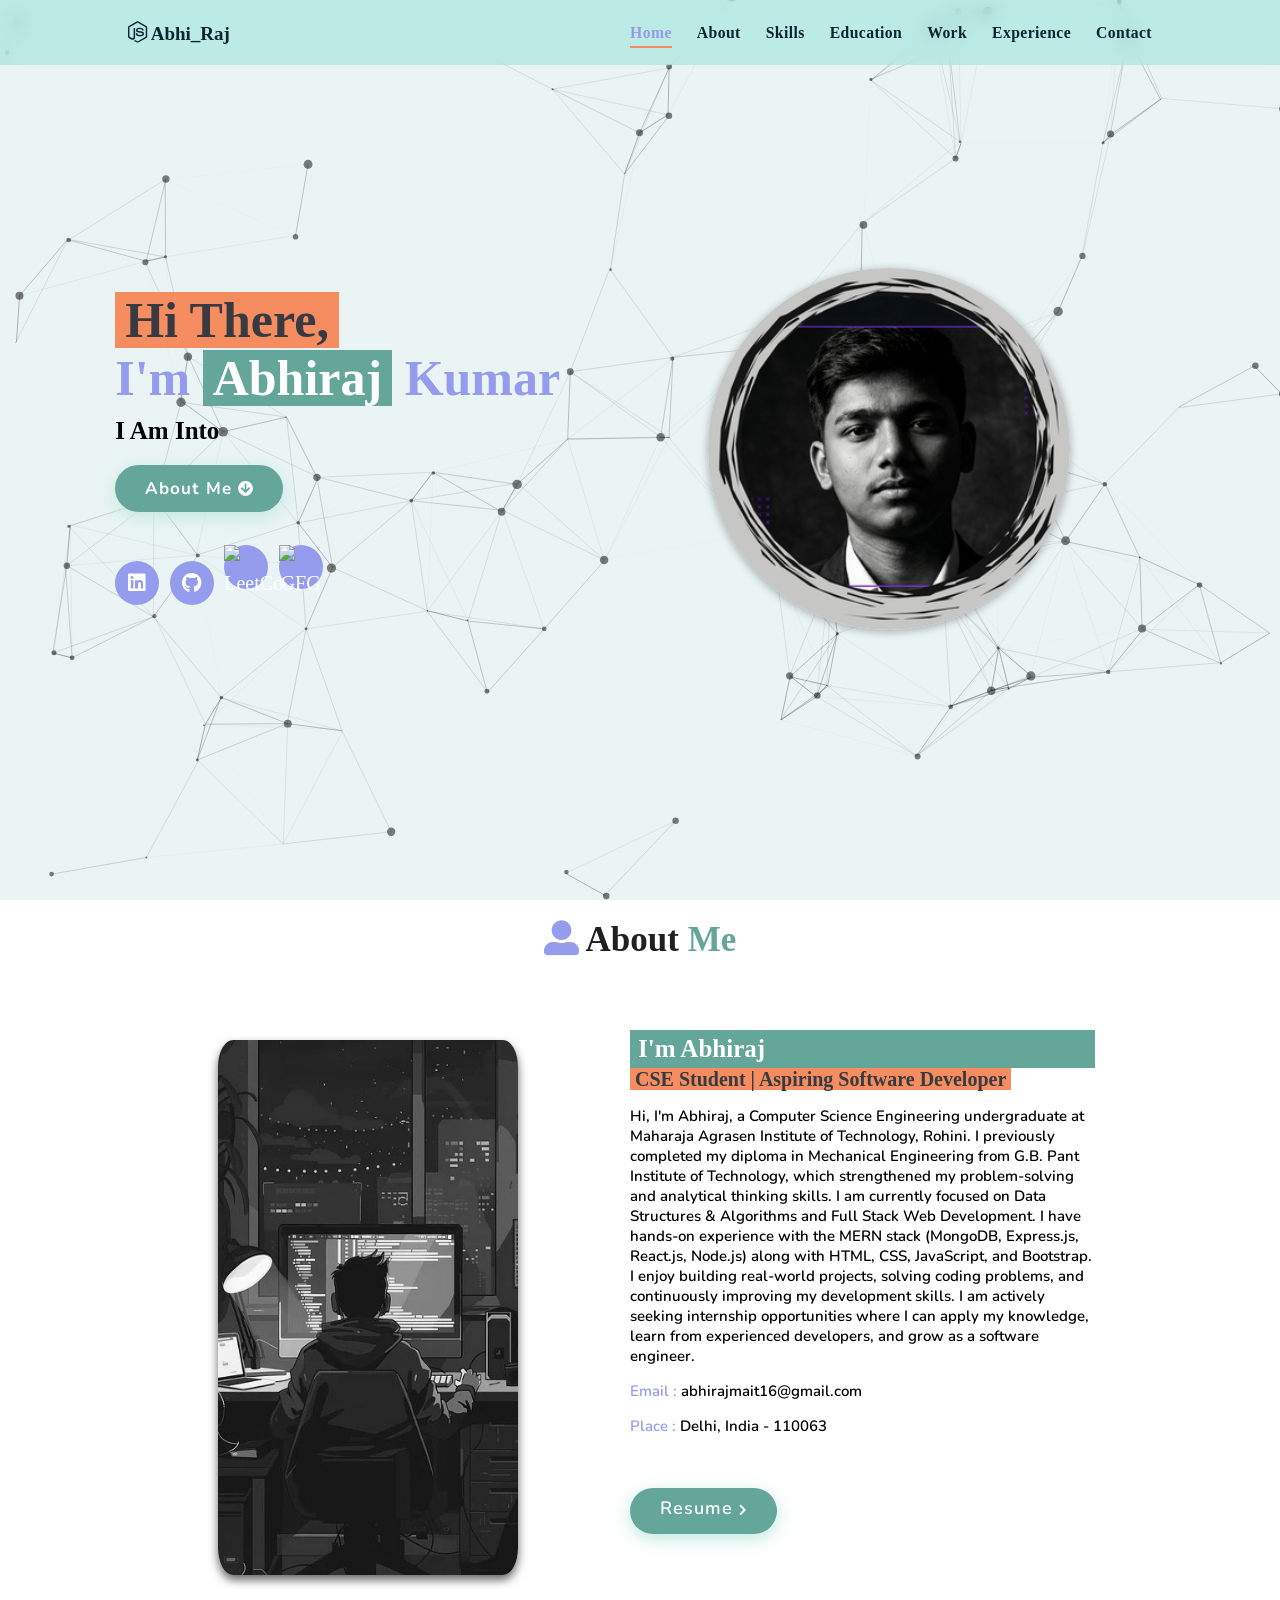
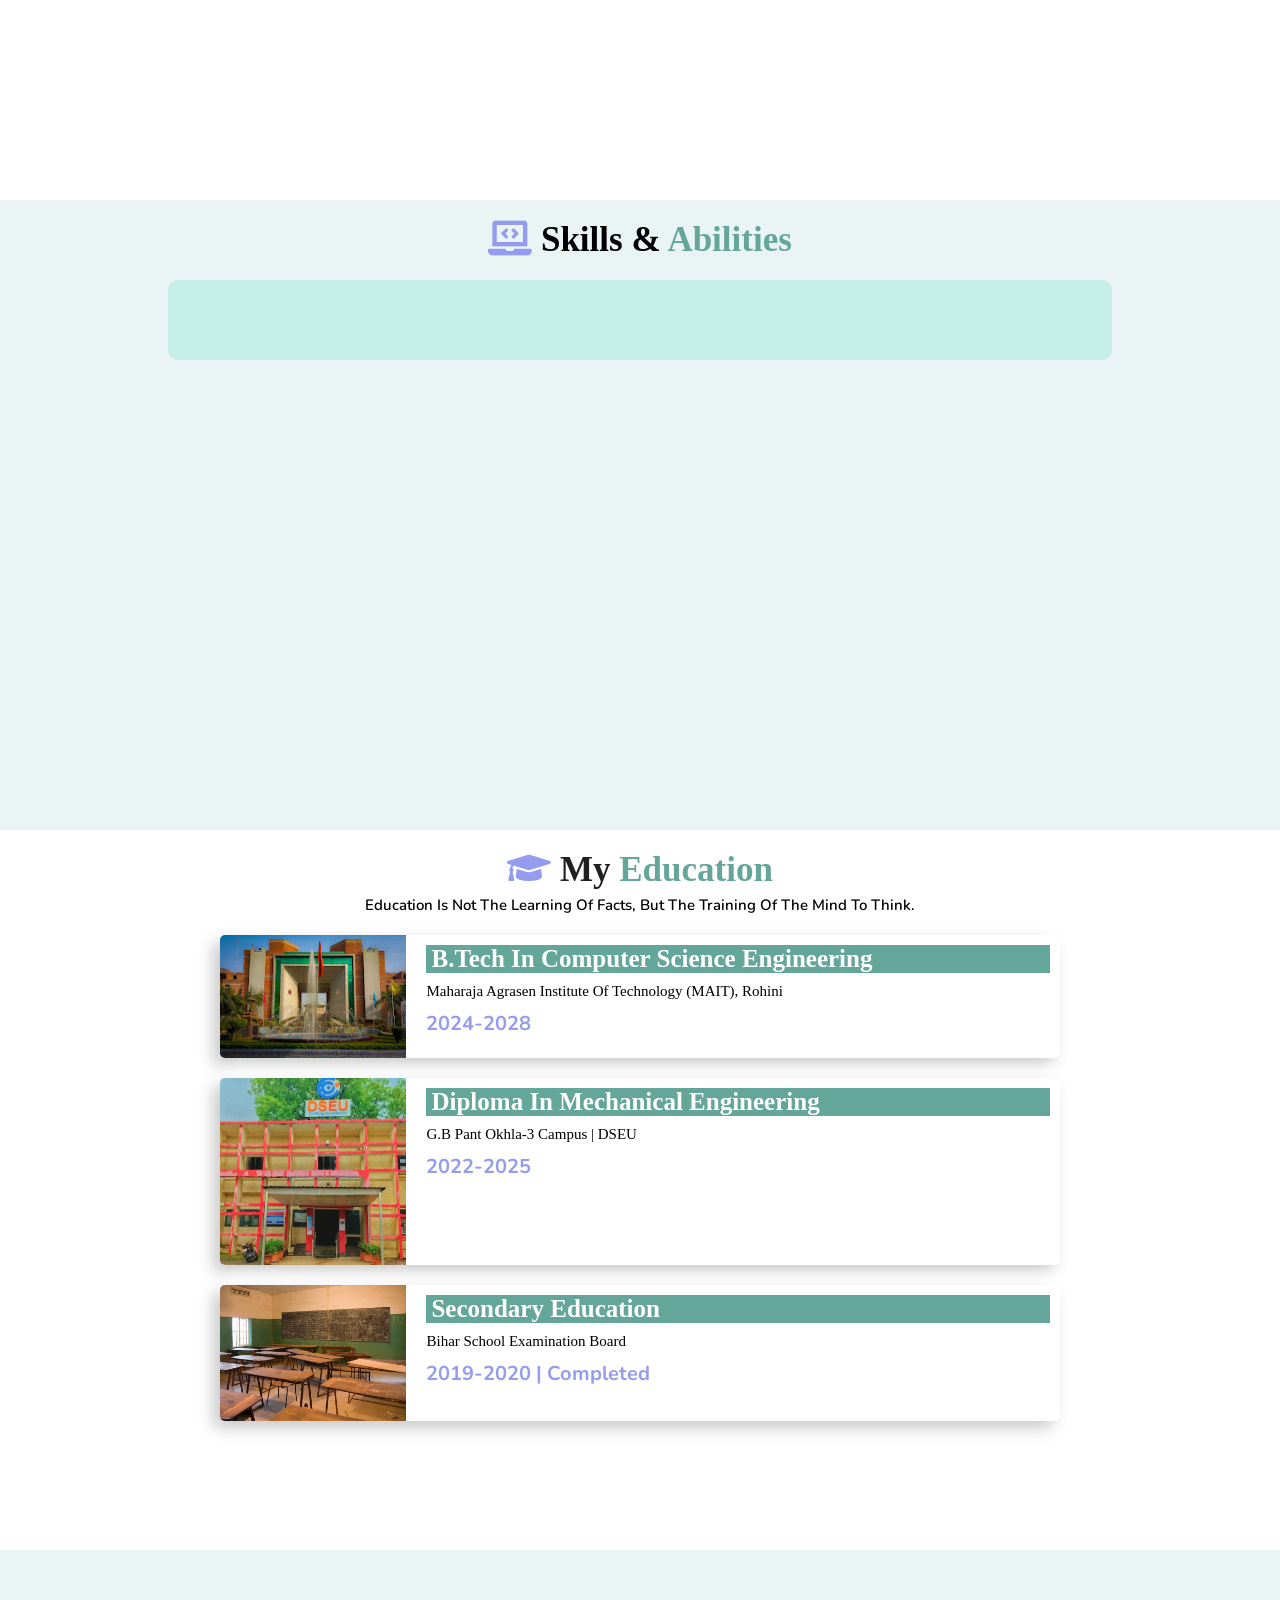
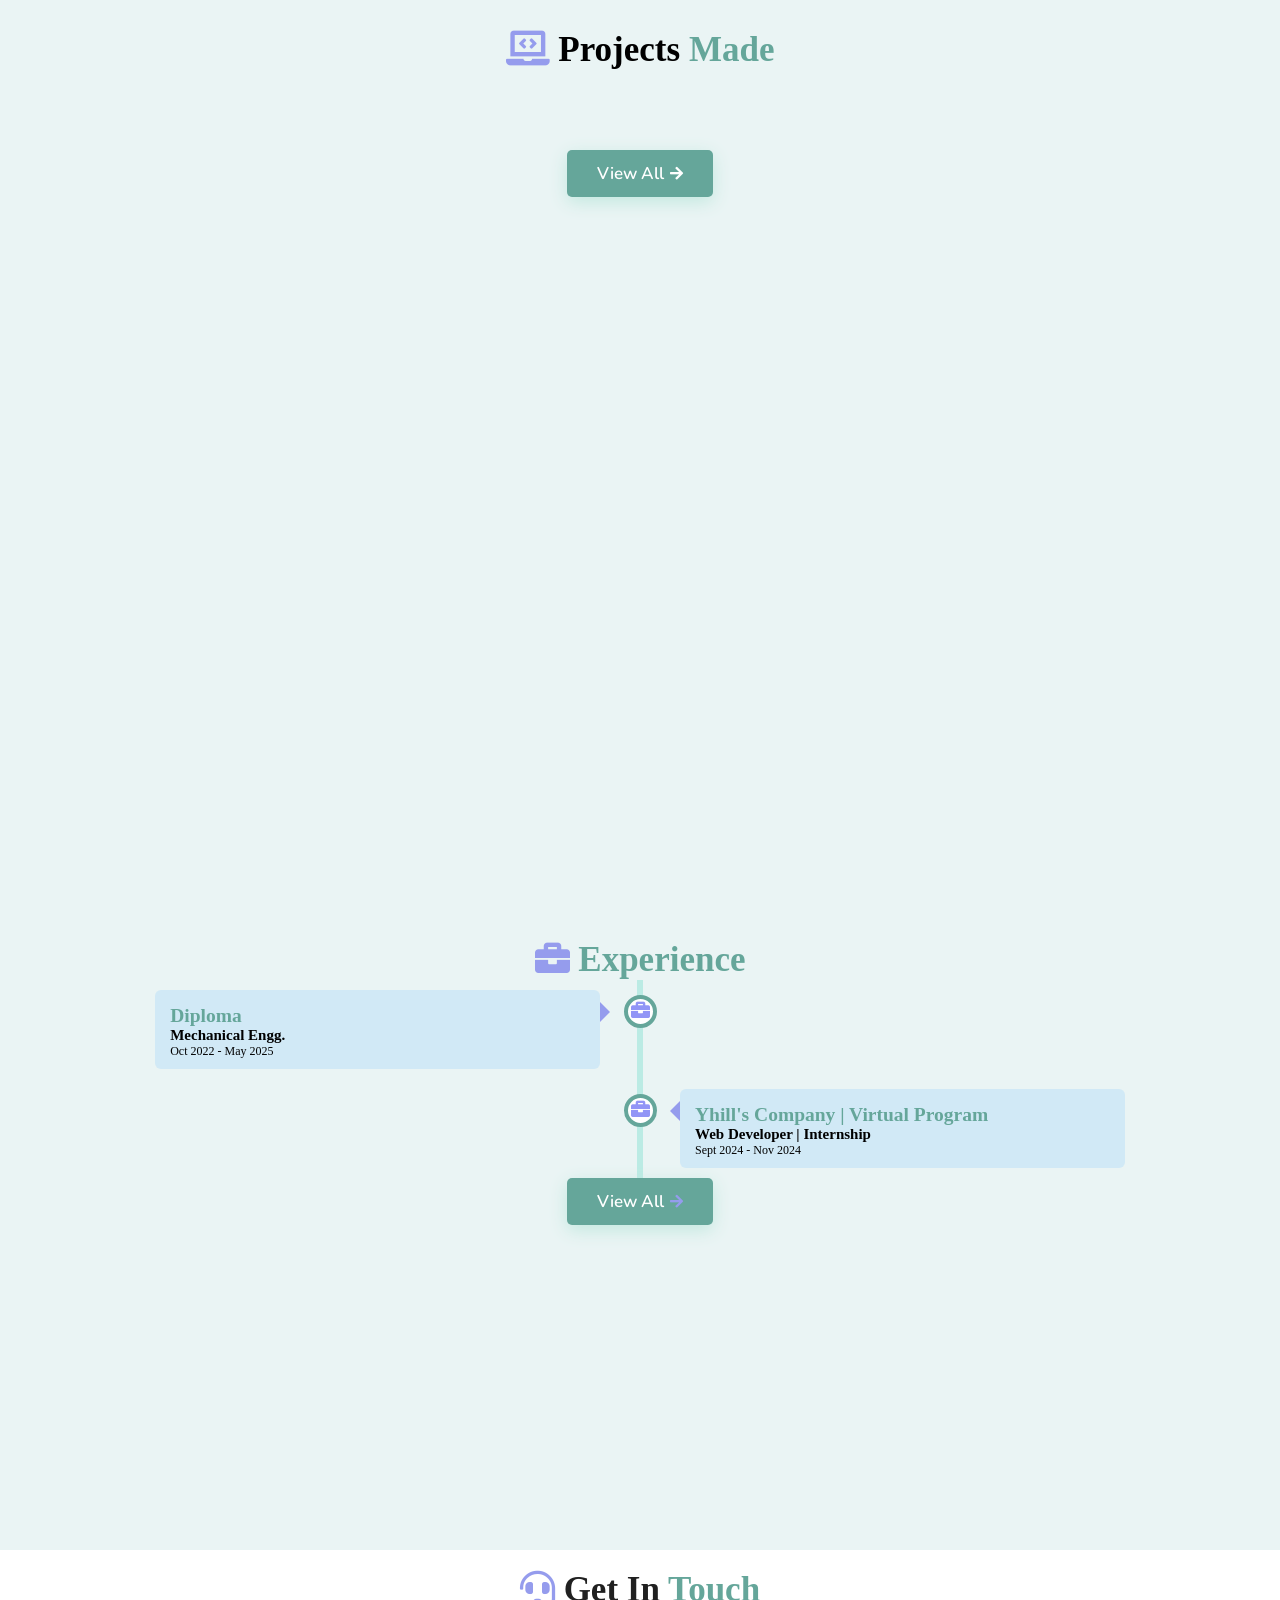
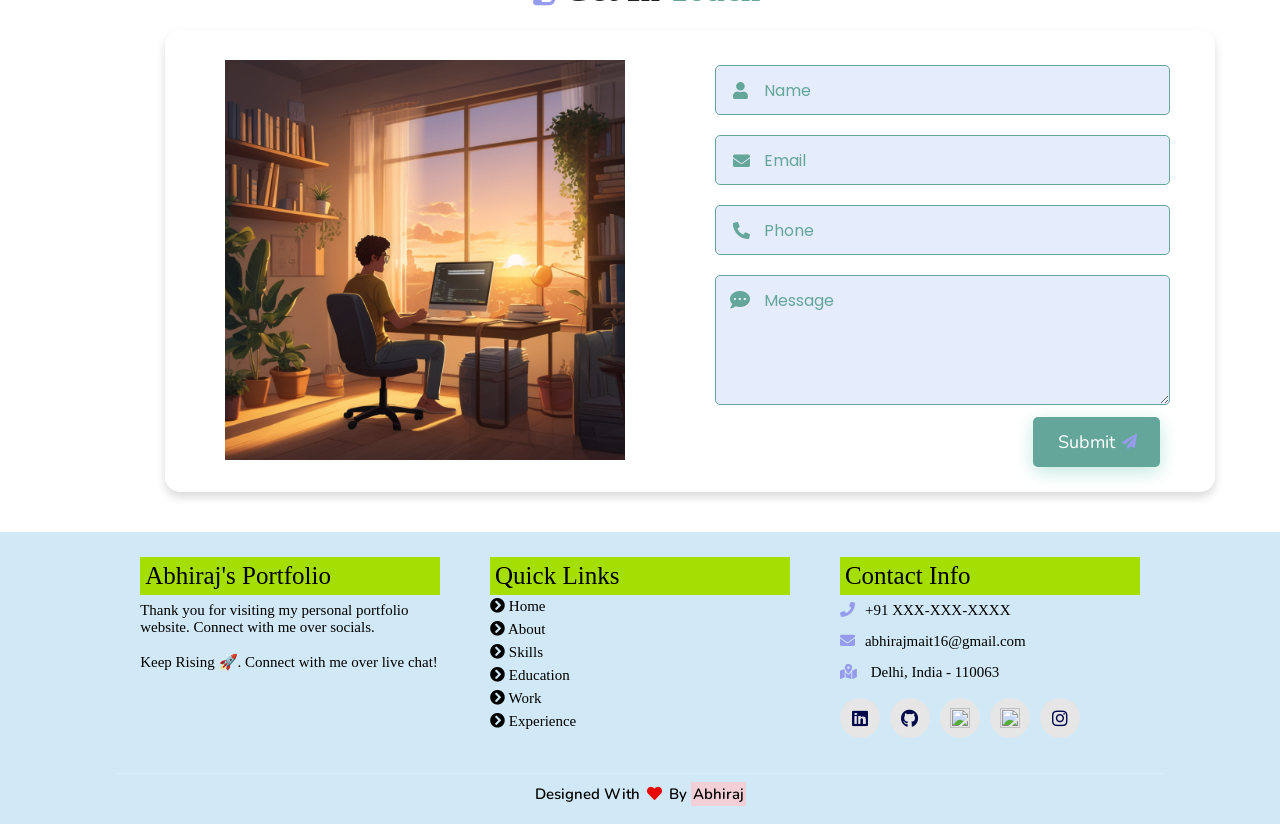
==== commit a8fdbb9d: "added New Resume" ====
--- a/index.html
+++ b/index.html
@@ -125,7 +125,7 @@
         </div>
 
         <div class="resumebtn">
-          <a href="https://drive.google.com/file/d/1-Vmj05bkhoYHecwg1g3lzDWtLRMukqde/view" target="_blank"
+          <a href="https://drive.google.com/file/d/1OG0eIWq-KsM1eo_CZCi2_eV7_MOtN2ZG/view" target="_blank"
             class="btn"><span>Resume</span>
             <i class="fas fa-chevron-right"></i>
           </a>
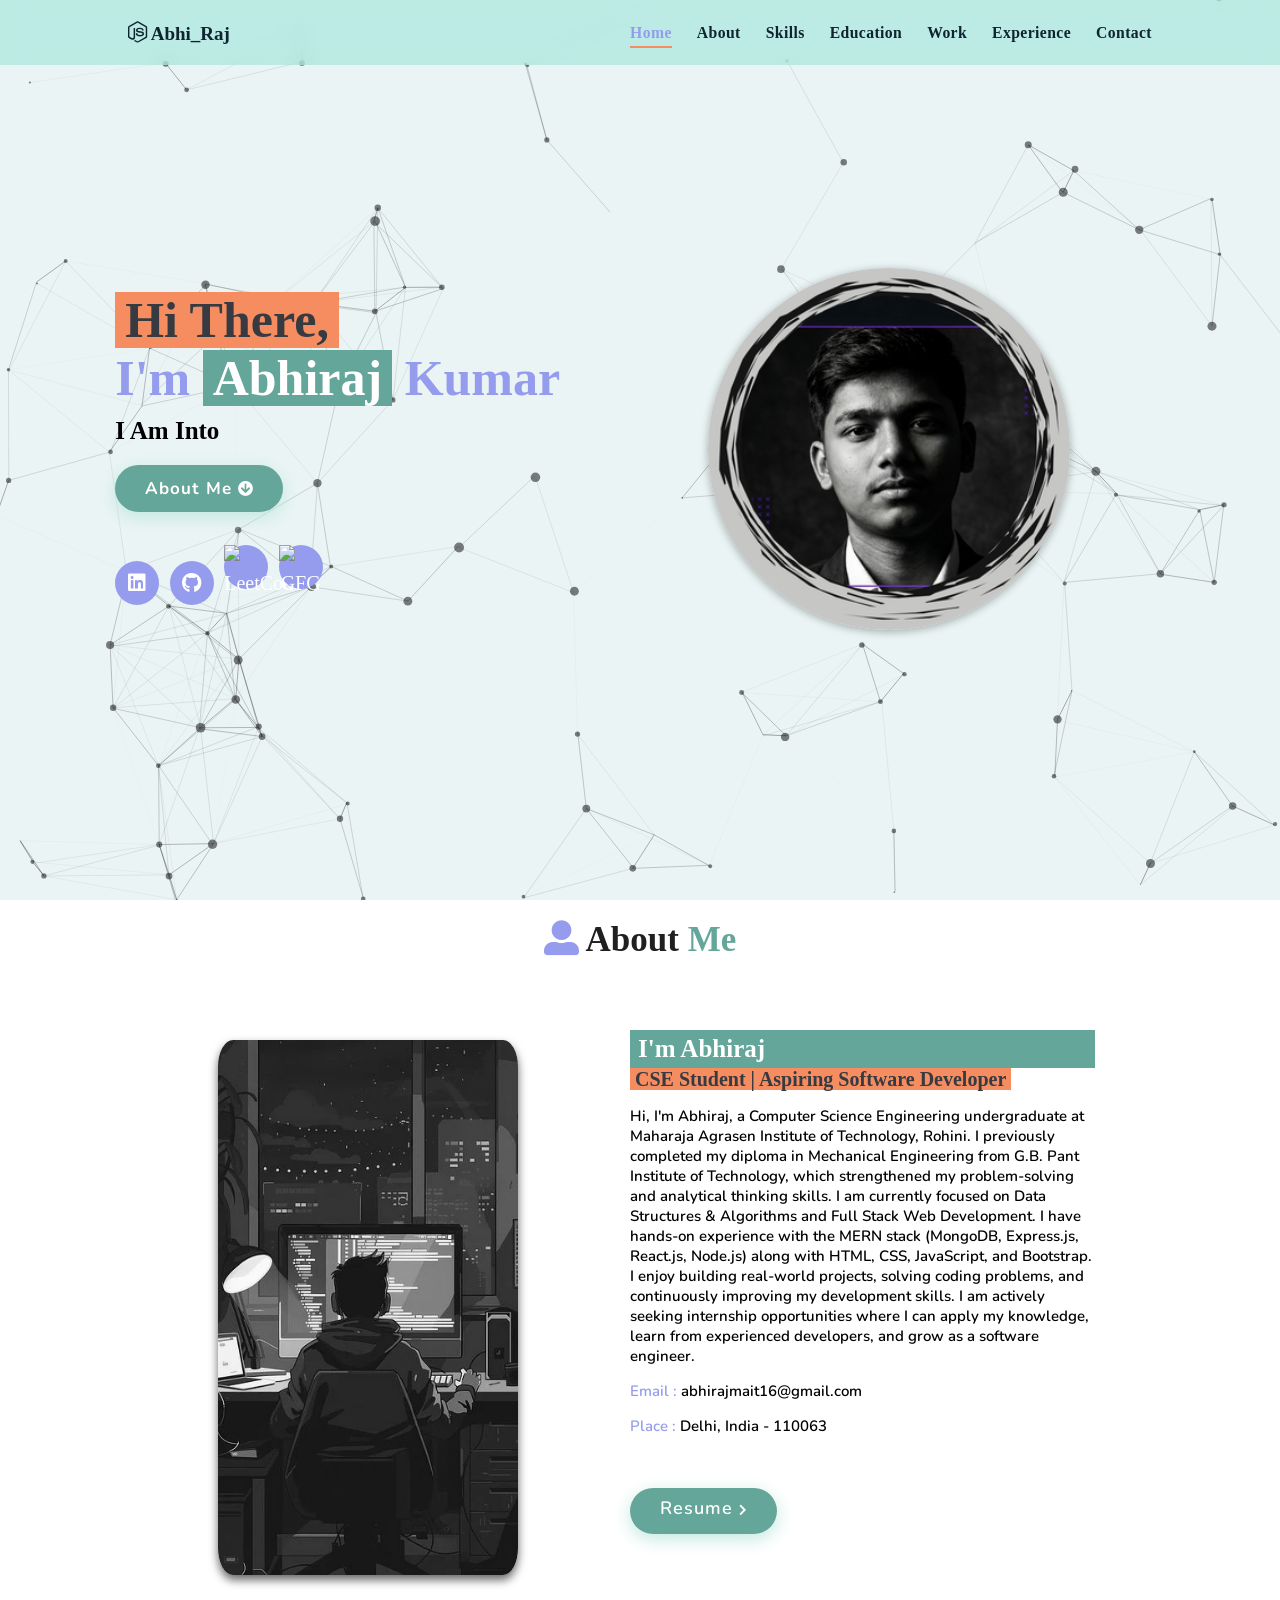
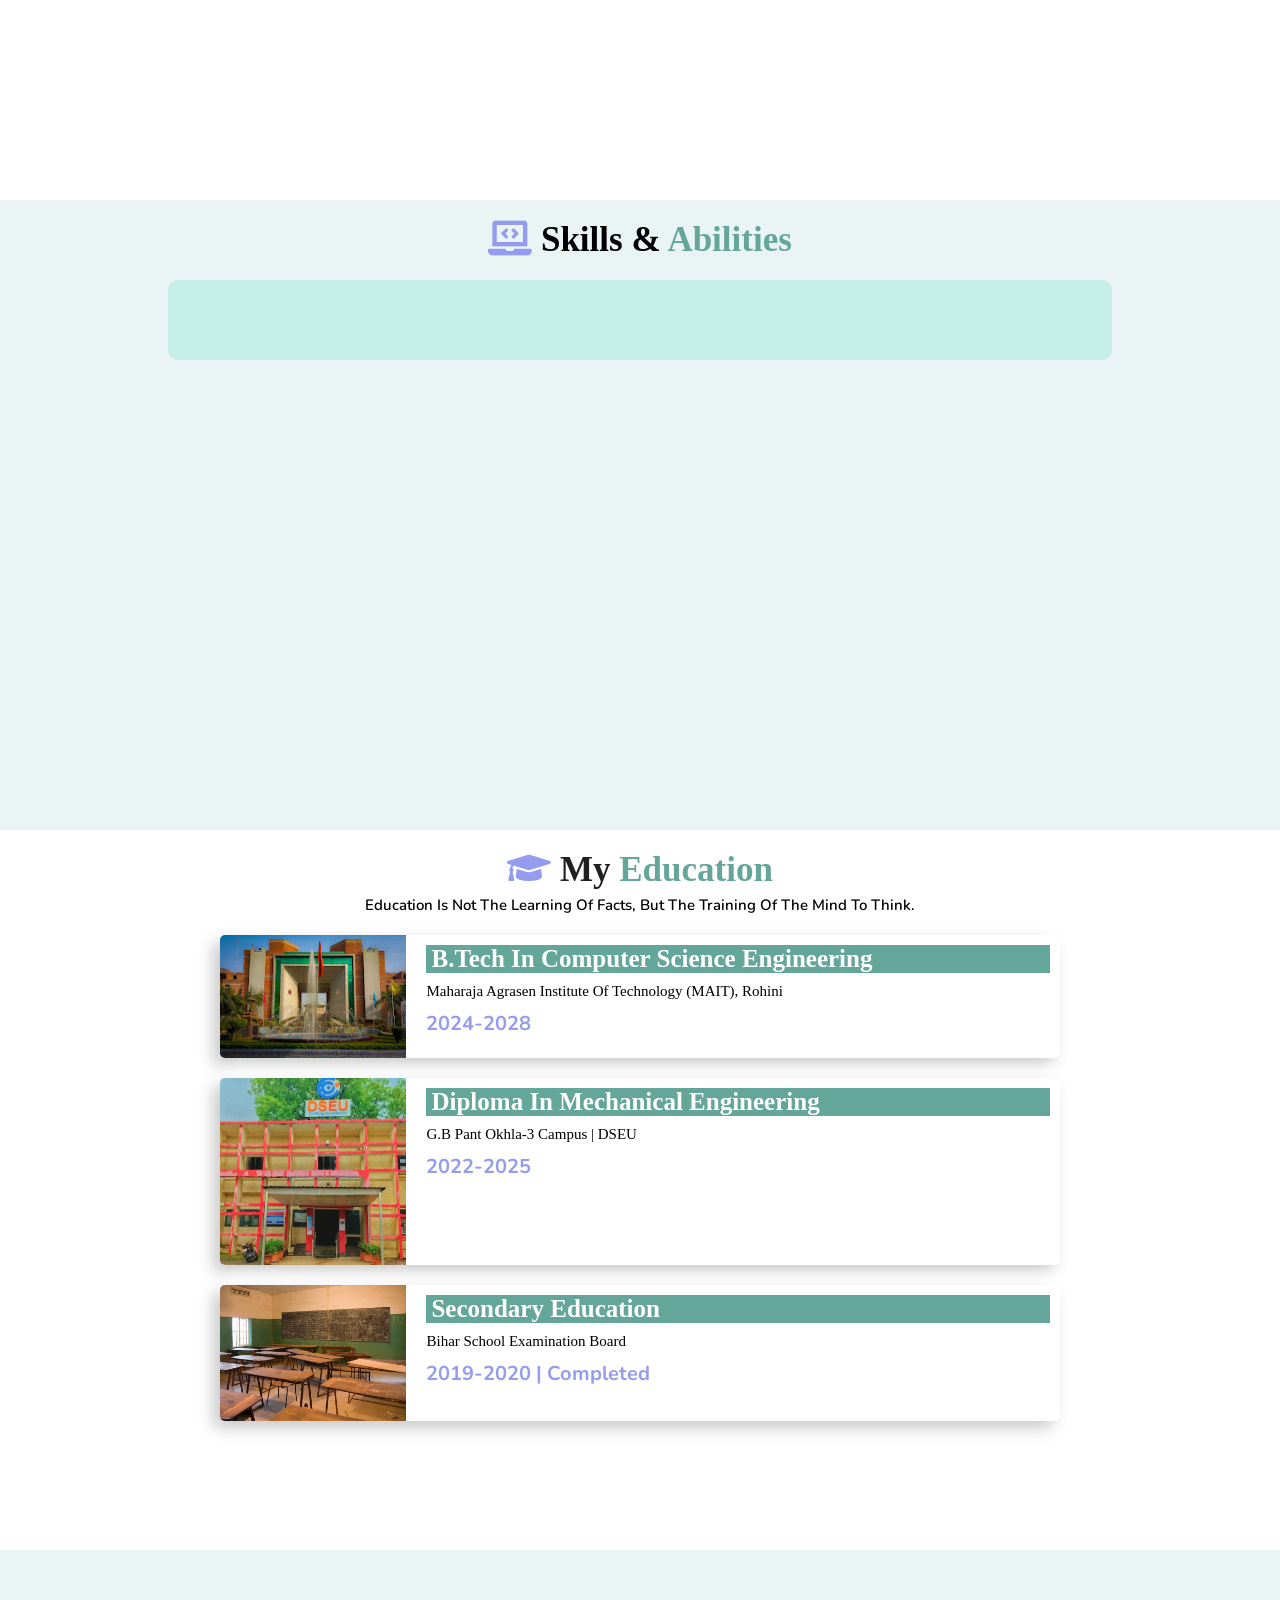
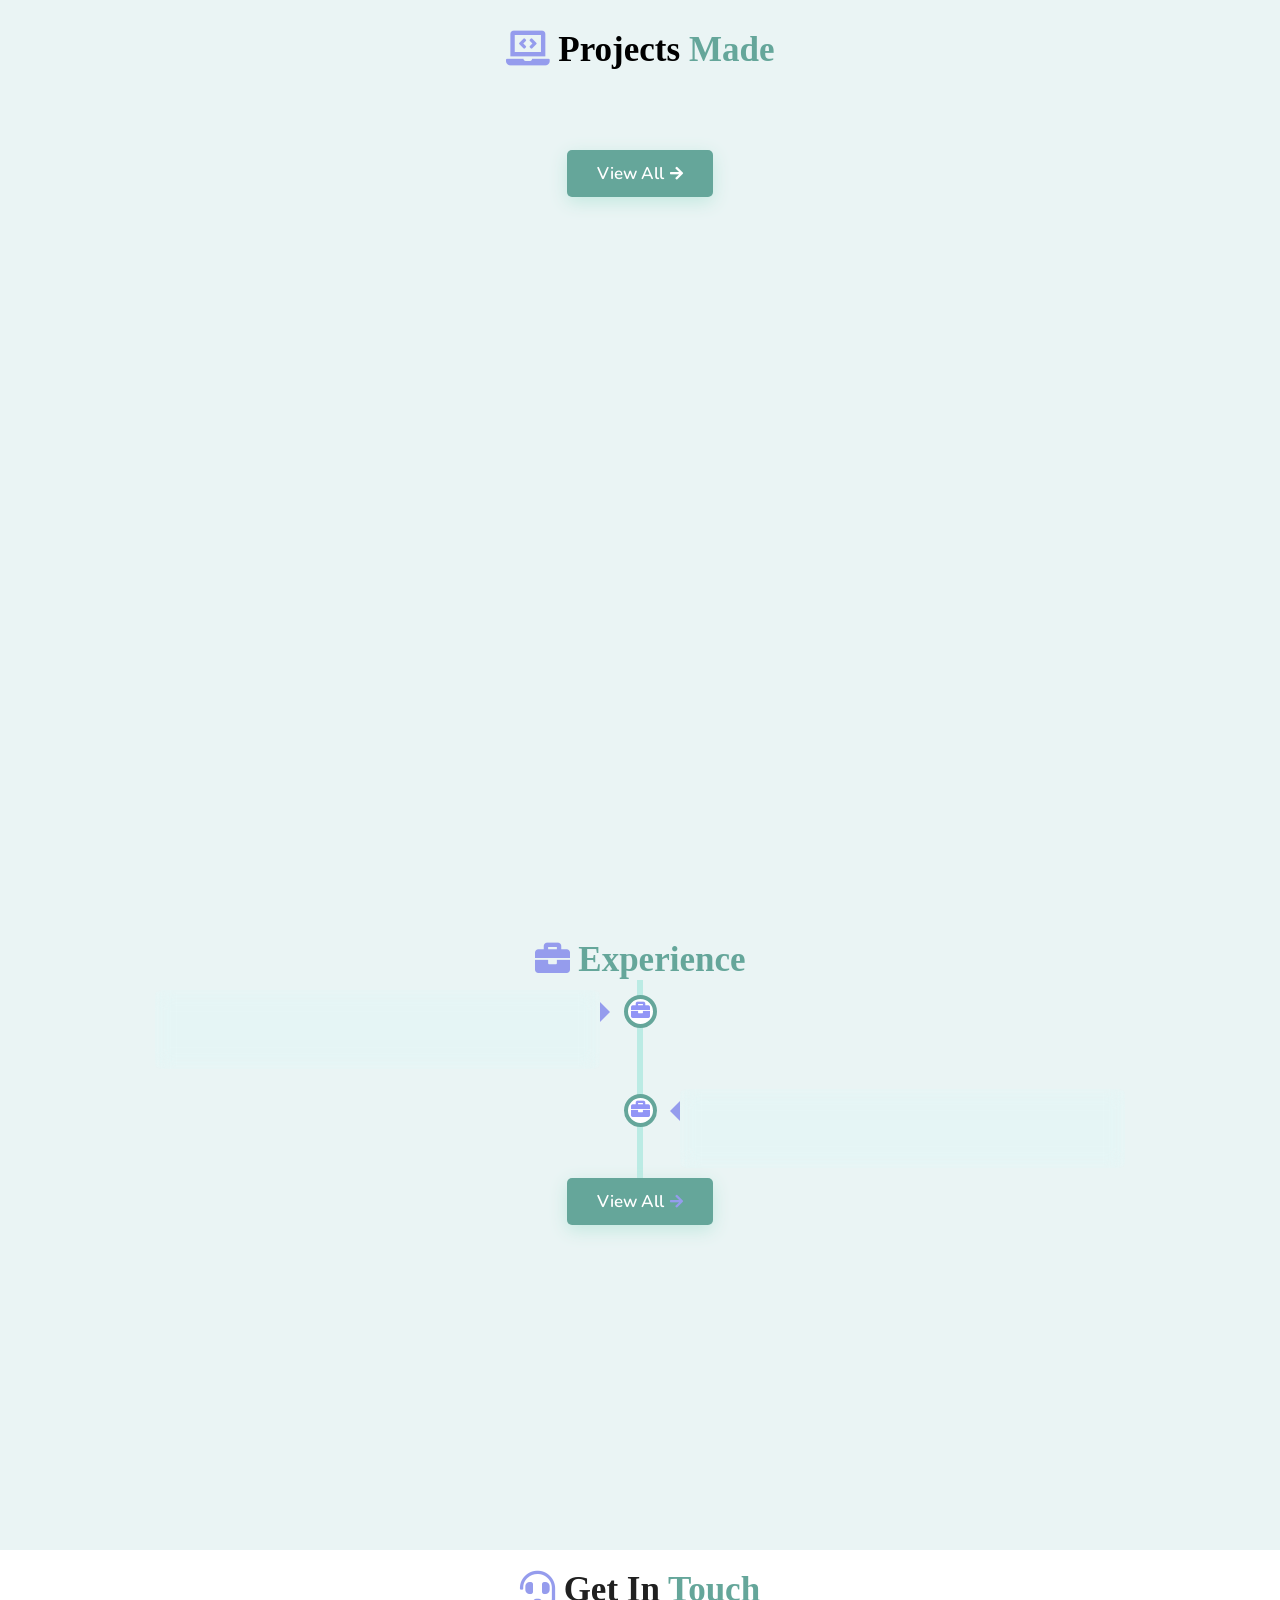
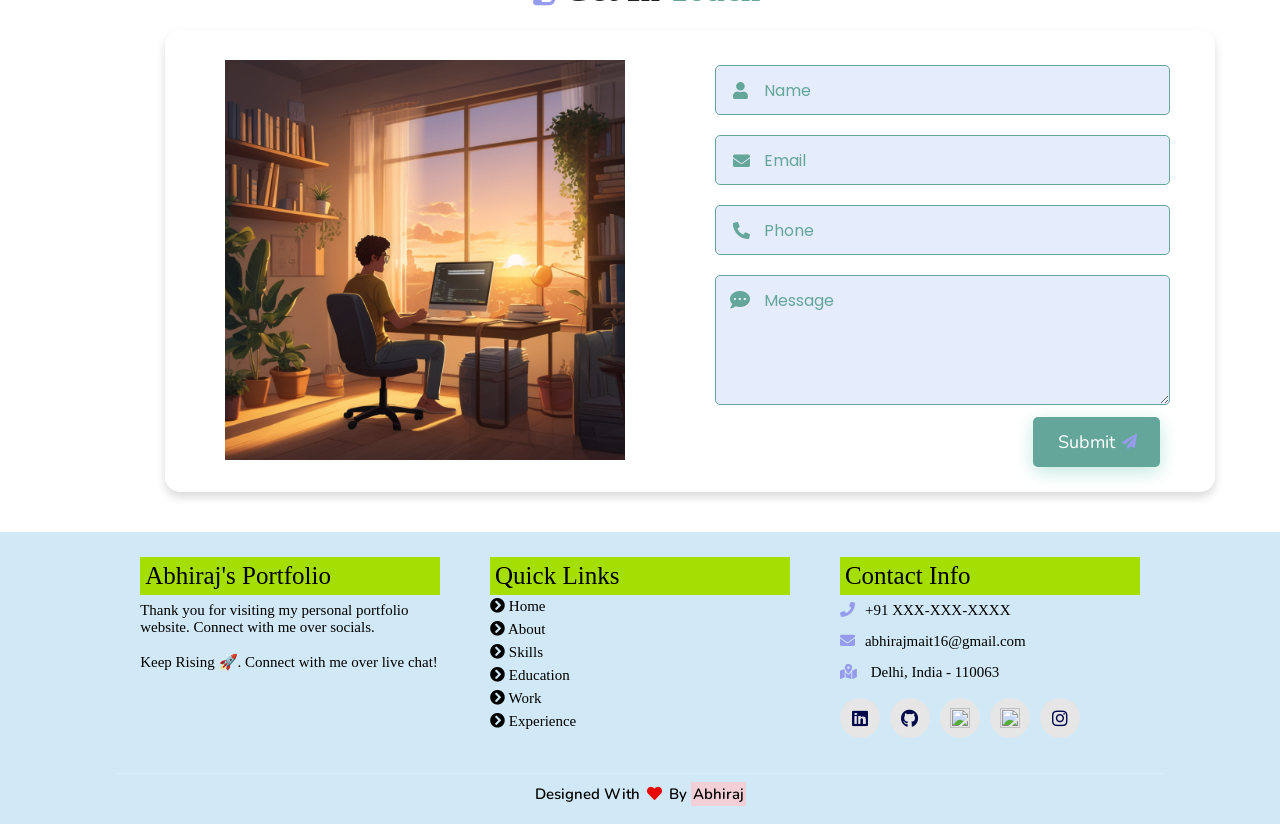
==== commit 8495f492: "added" ====
--- a/index.html
+++ b/index.html
@@ -125,7 +125,7 @@
         </div>
 
         <div class="resumebtn">
-          <a href="https://drive.google.com/file/d/1OG0eIWq-KsM1eo_CZCi2_eV7_MOtN2ZG/view" target="_blank"
+          <a href="https://drive.google.com/file/d/1ky054wsJ5ja04K_v19_rCXVDKISnc7Nn/view" target="_blank"
             class="btn"><span>Resume</span>
             <i class="fas fa-chevron-right"></i>
           </a>
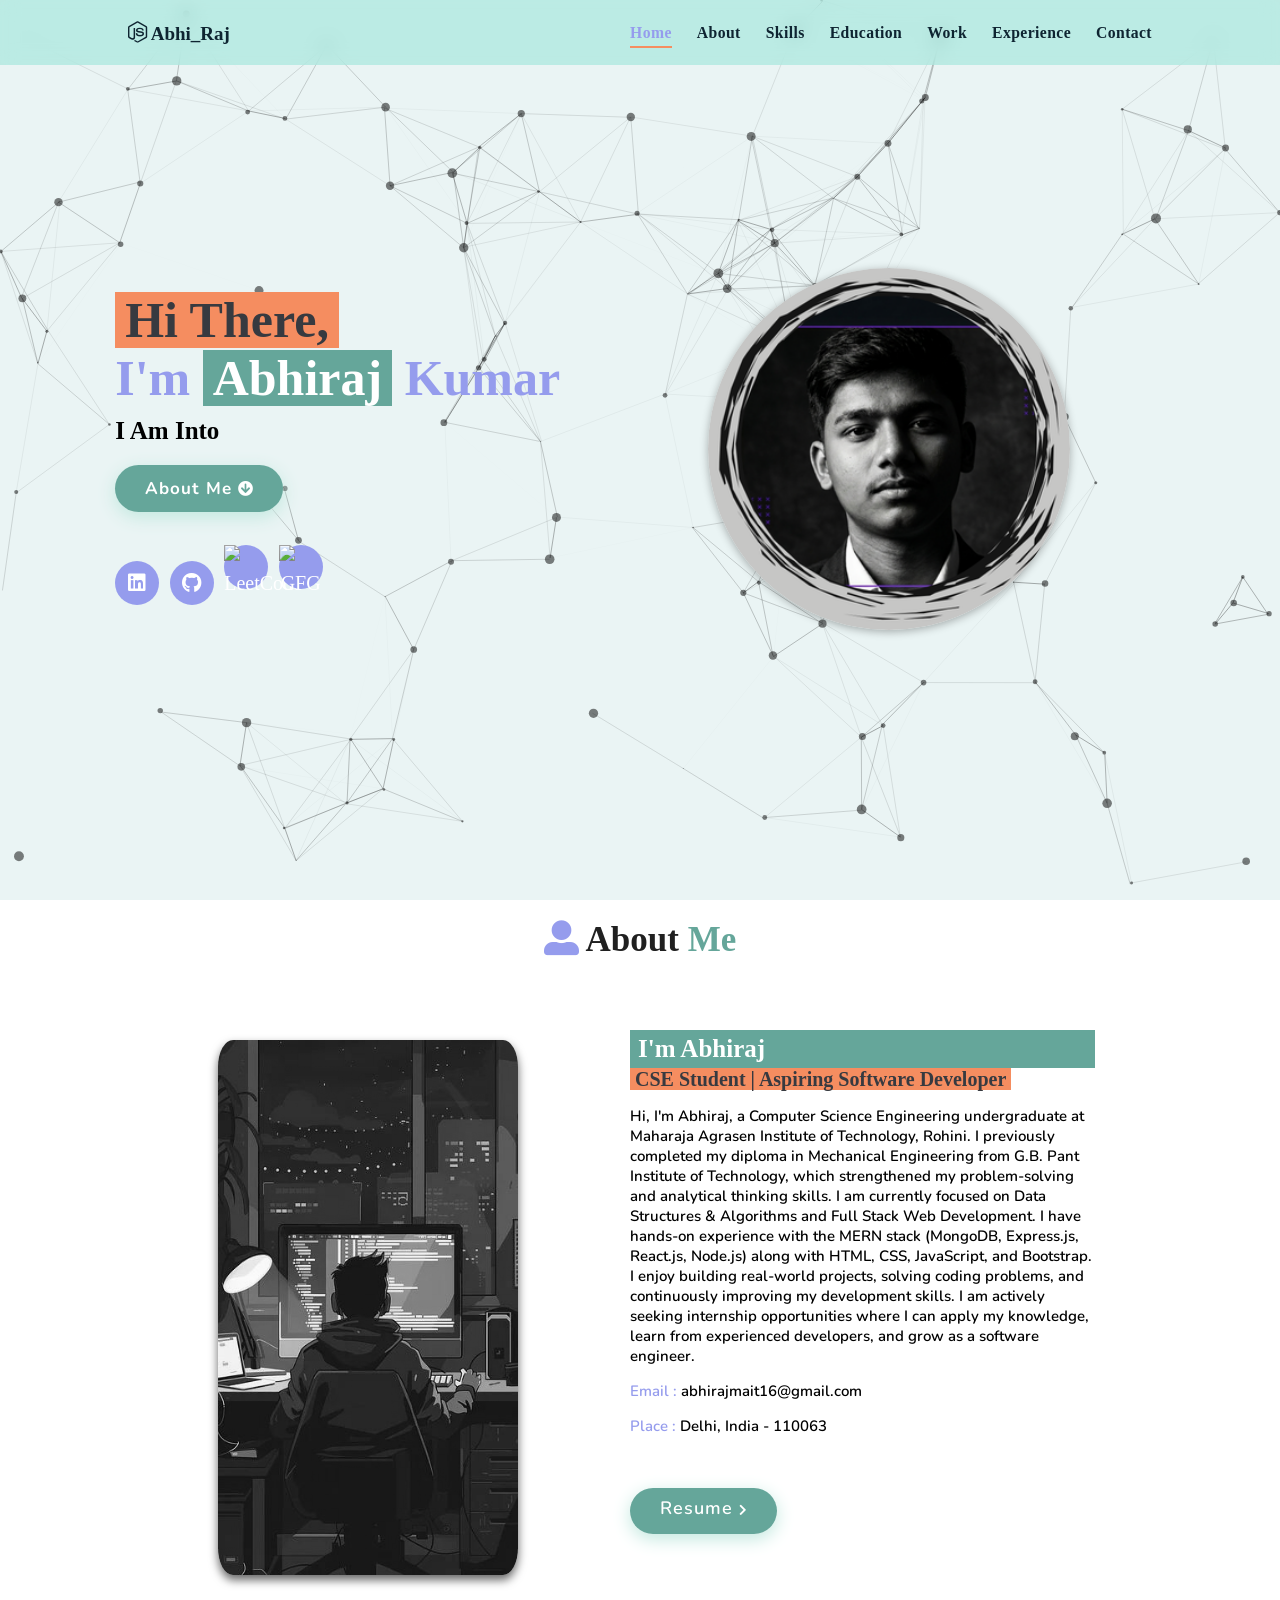
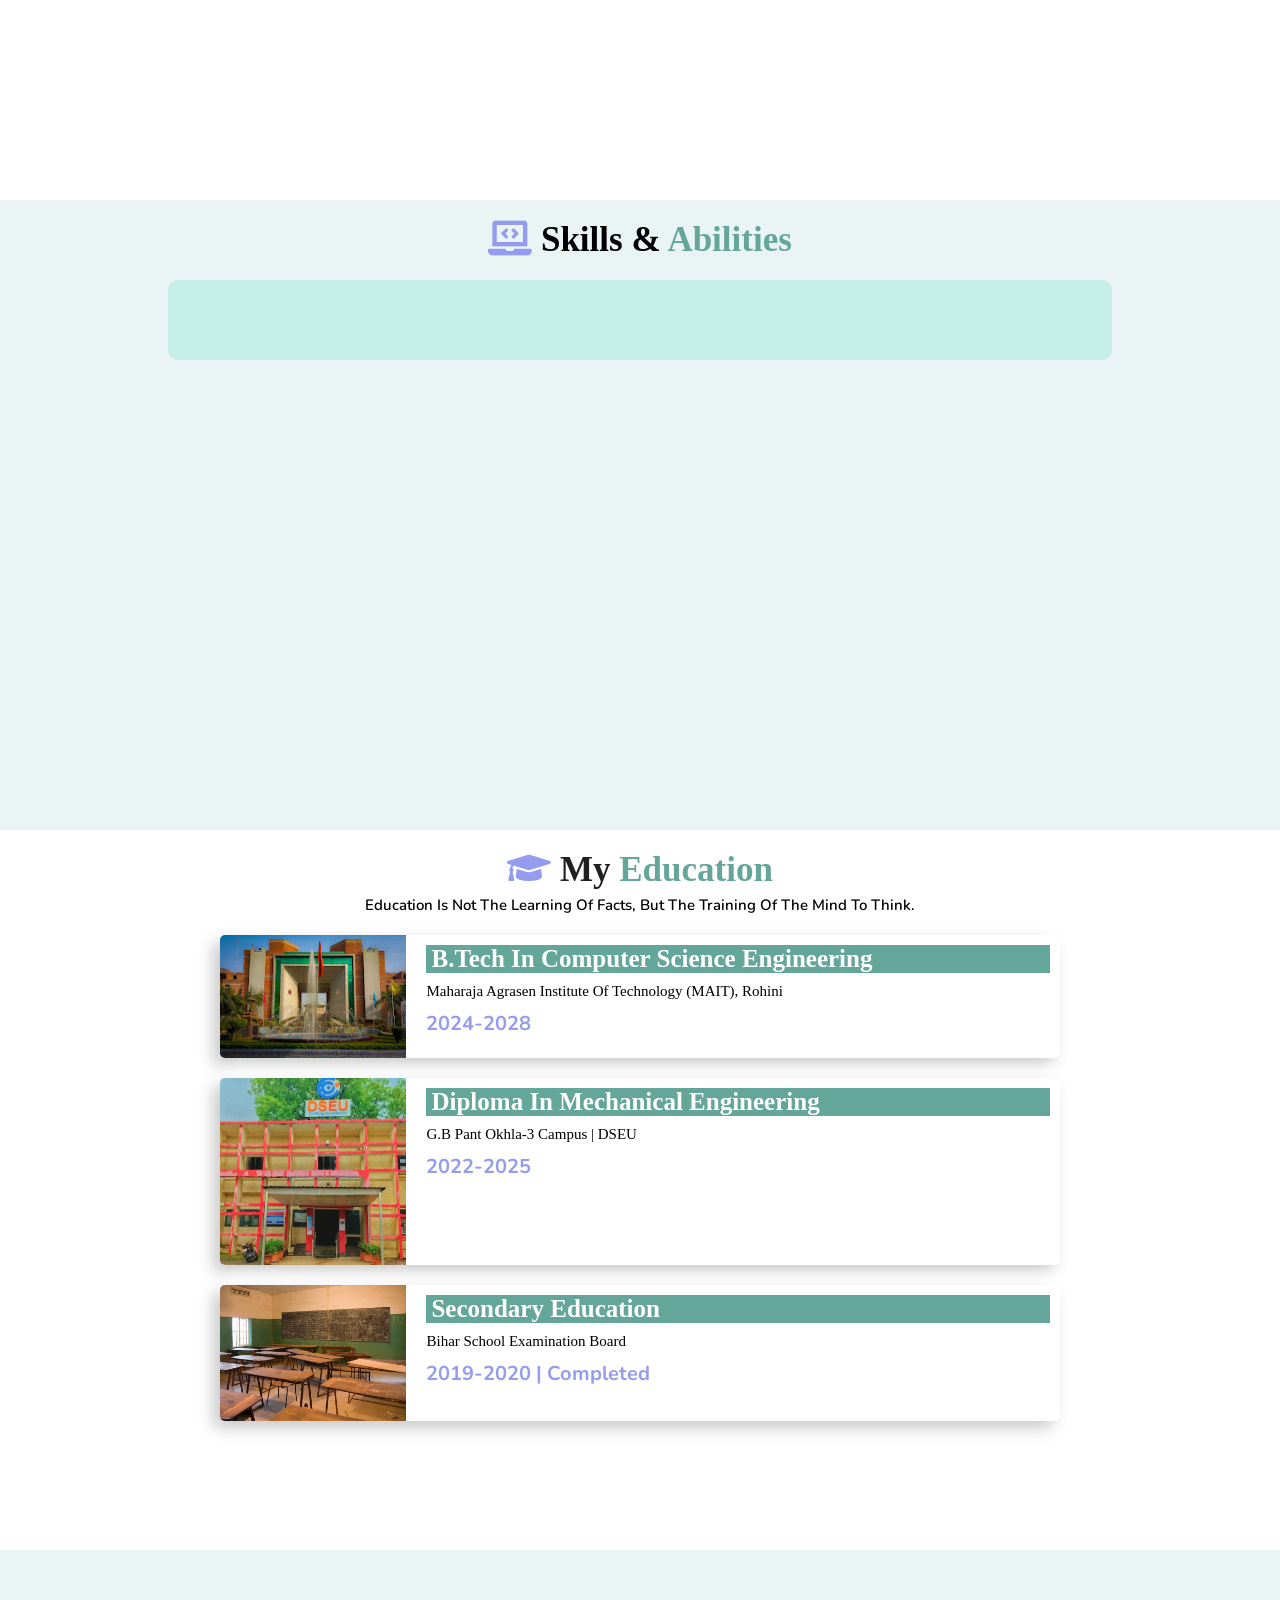
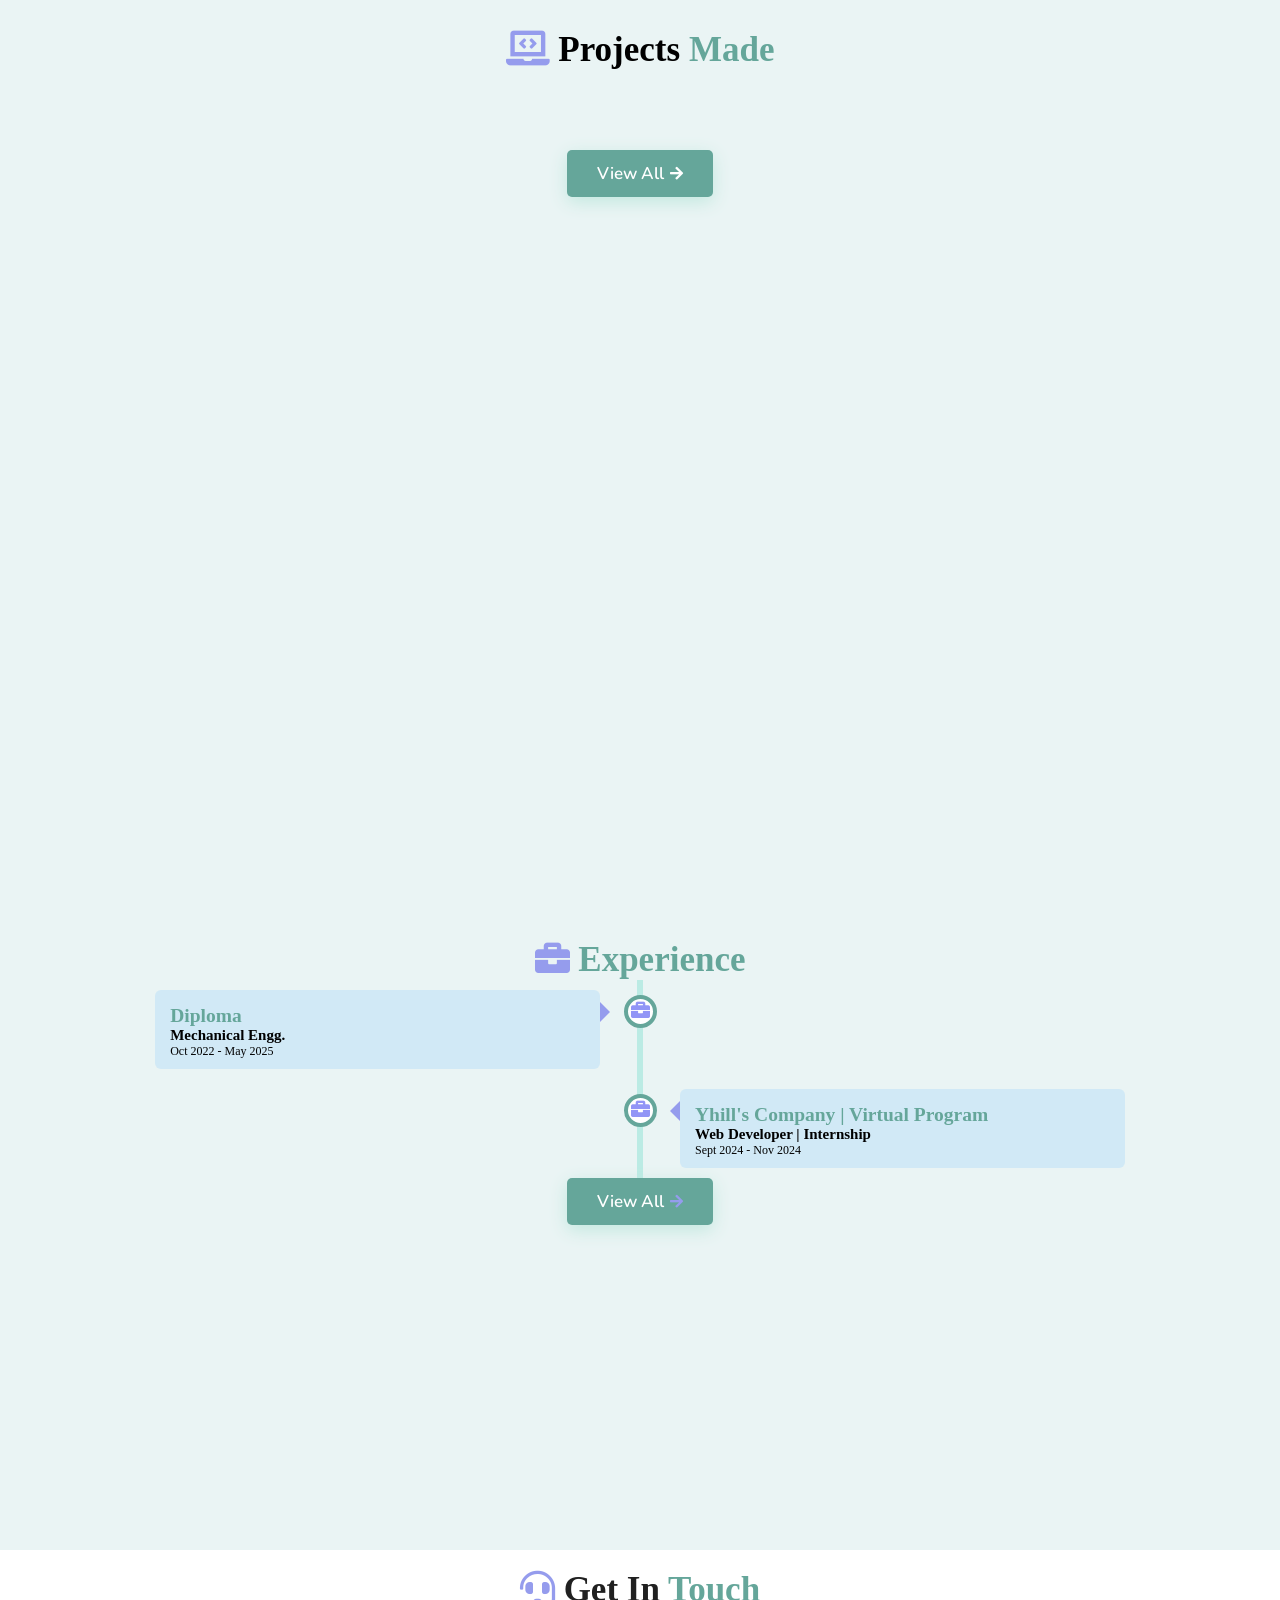
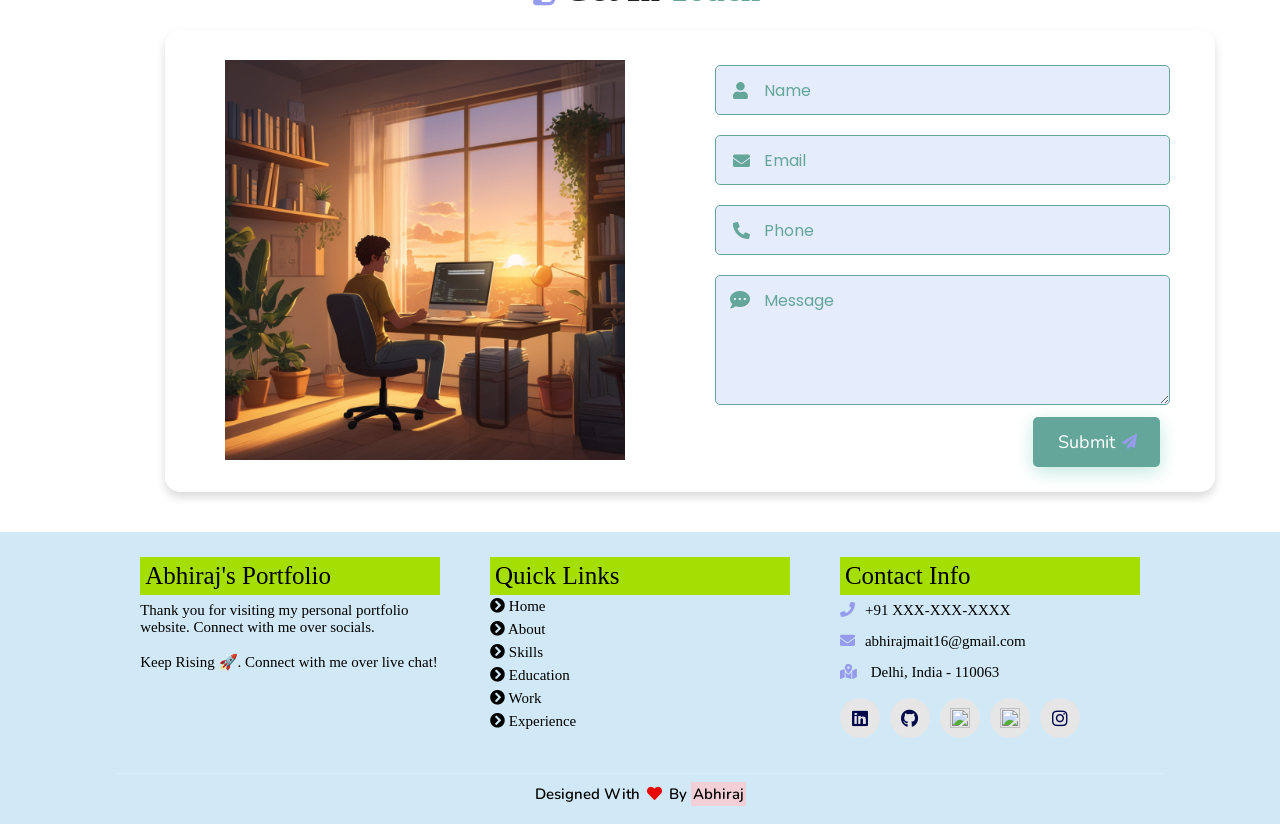
==== commit 15860830: "resume added" ====
--- a/index.html
+++ b/index.html
@@ -125,7 +125,7 @@
         </div>
 
         <div class="resumebtn">
-          <a href="https://drive.google.com/file/d/1ky054wsJ5ja04K_v19_rCXVDKISnc7Nn/view" target="_blank"
+          <a href="https://drive.google.com/file/d/12DY5zFchfDETySSpyOUMwSVZfzj_pBRY/view?usp=sharing" target="_blank"
             class="btn"><span>Resume</span>
             <i class="fas fa-chevron-right"></i>
           </a>
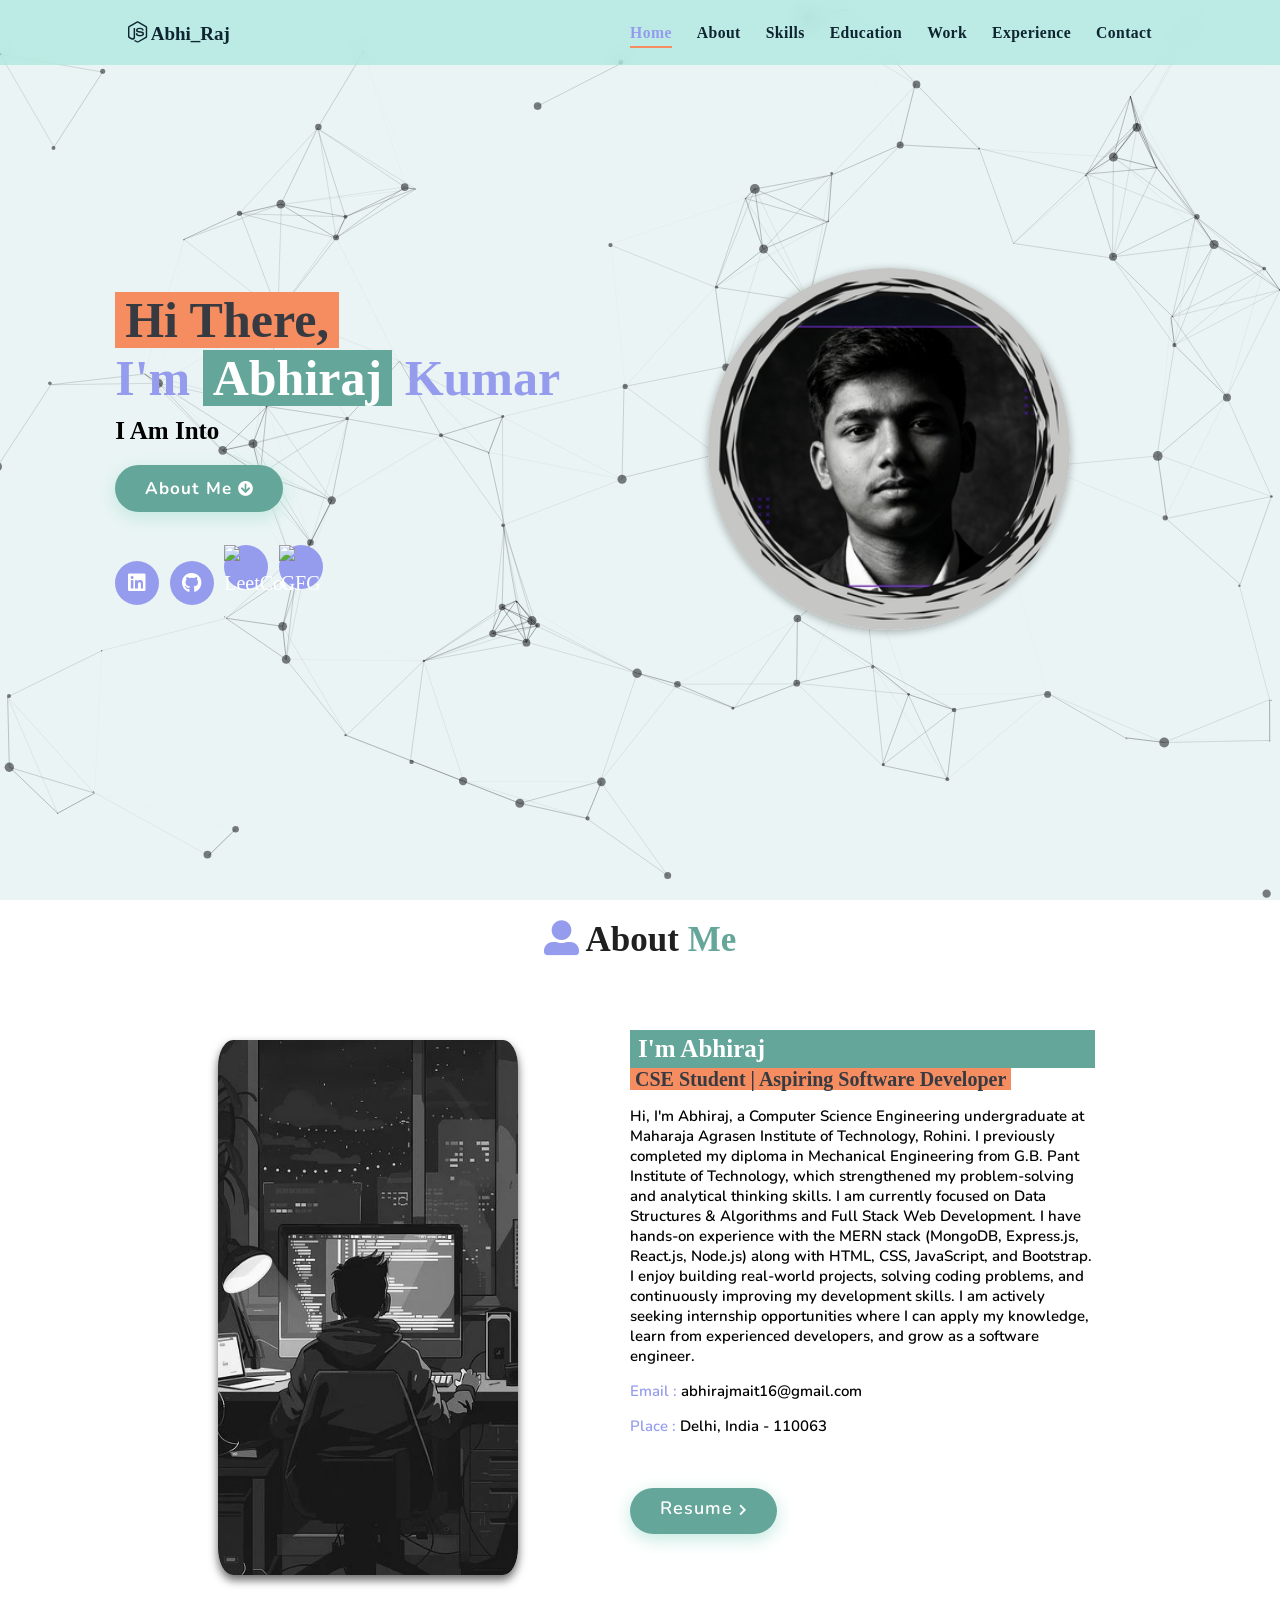
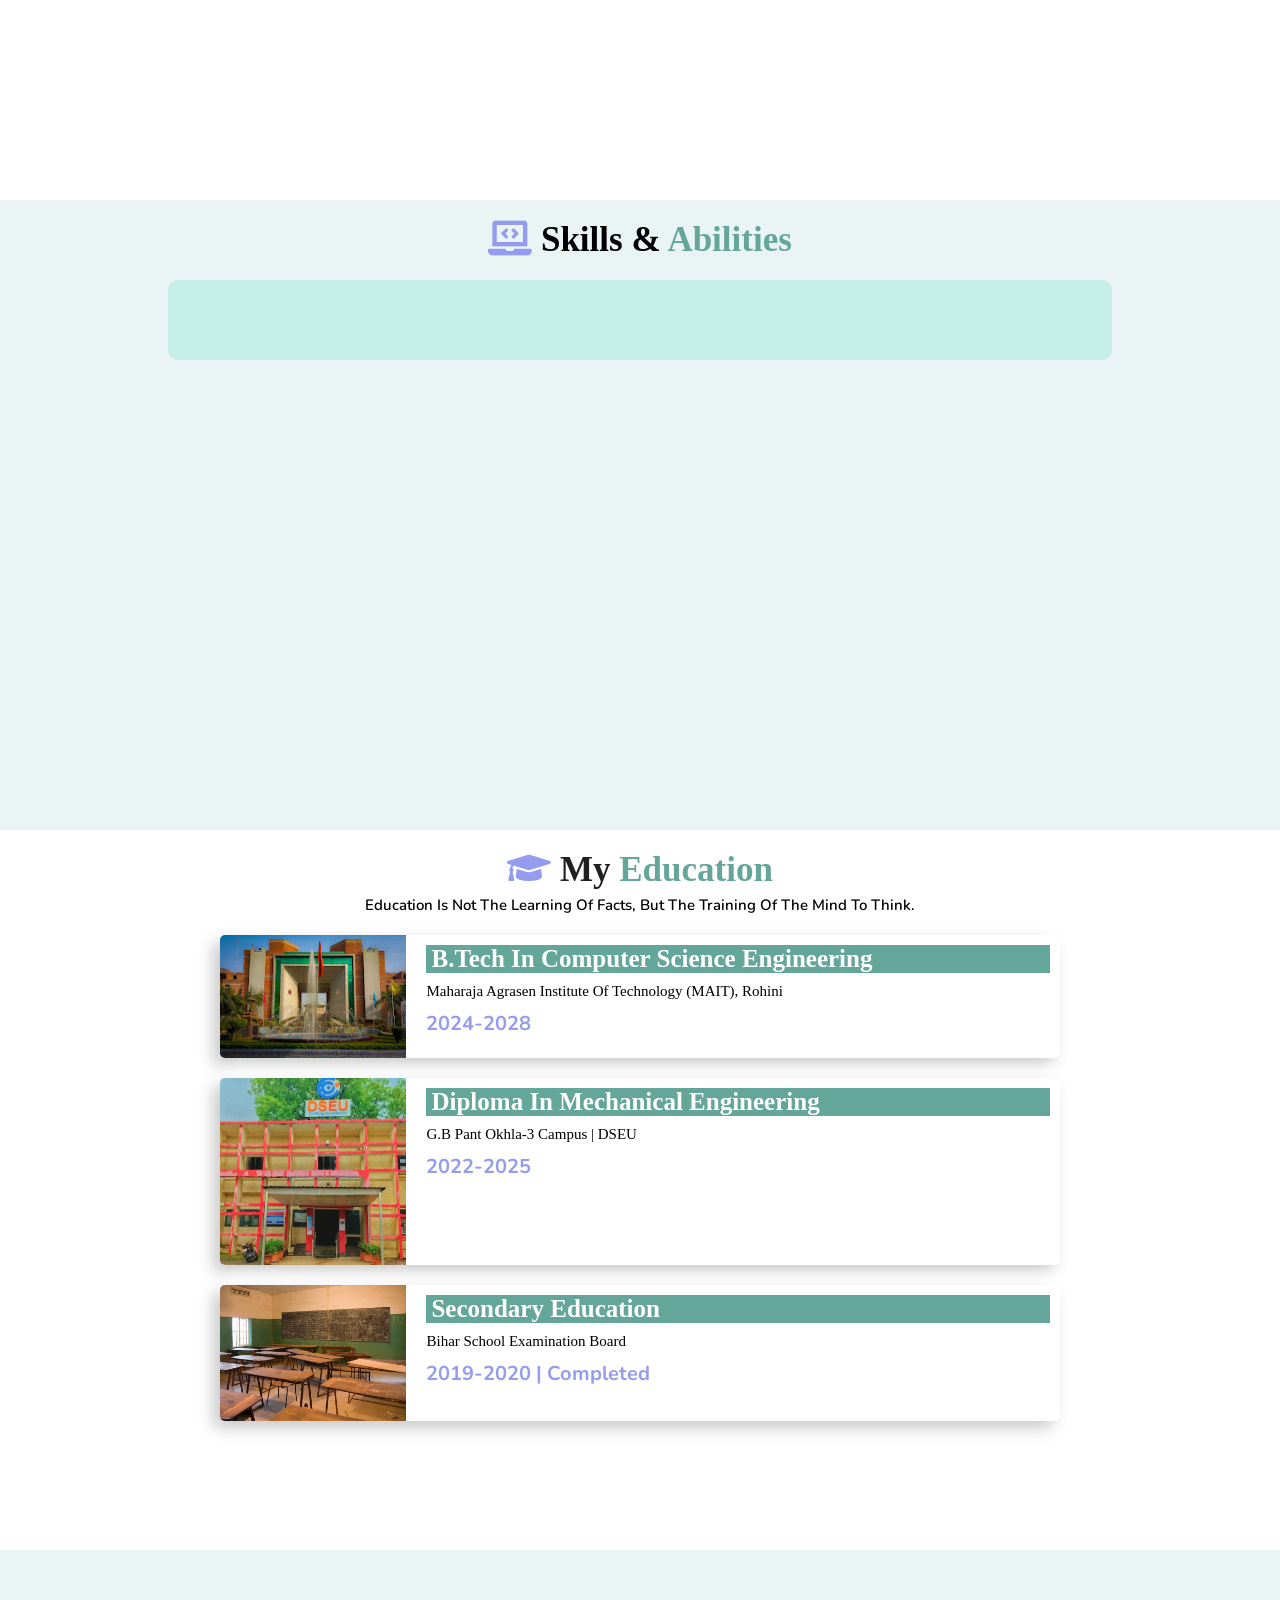
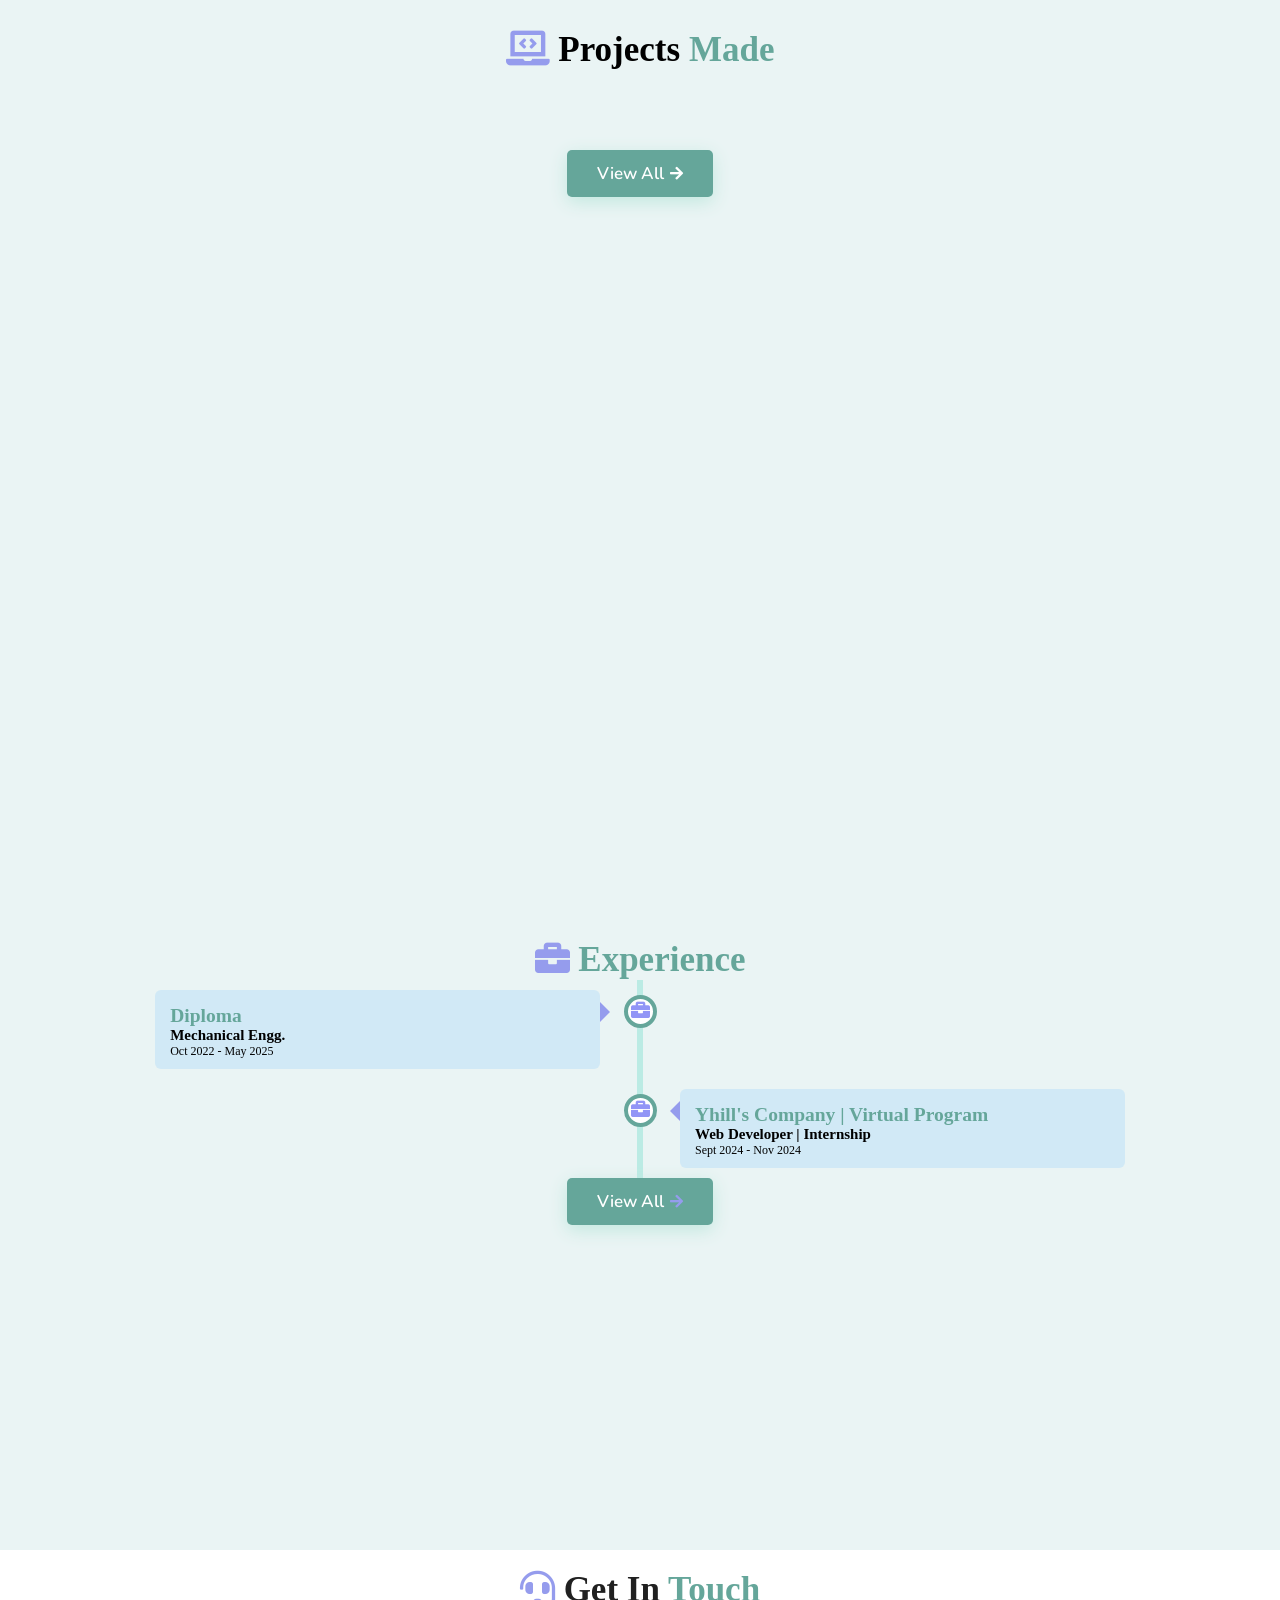
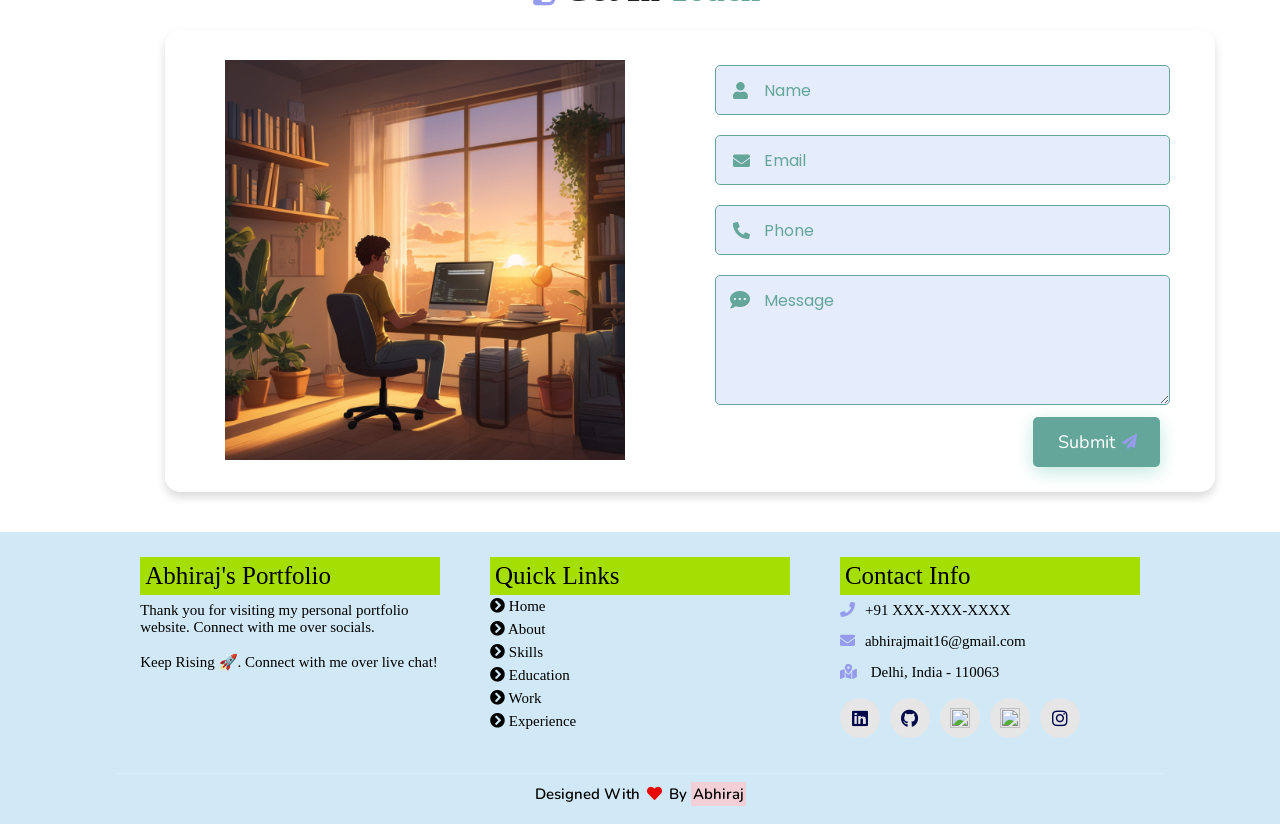
==== commit aae6f351: "resume added" ====
--- a/index.html
+++ b/index.html
@@ -125,7 +125,7 @@
         </div>
 
         <div class="resumebtn">
-          <a href="https://drive.google.com/file/d/12DY5zFchfDETySSpyOUMwSVZfzj_pBRY/view?usp=sharing" target="_blank"
+          <a href="https://drive.google.com/file/d/1GJ6ecypVhSexl4awGZszg9iBkKOT75Qc/view?usp=sharing" target="_blank"
             class="btn"><span>Resume</span>
             <i class="fas fa-chevron-right"></i>
           </a>
